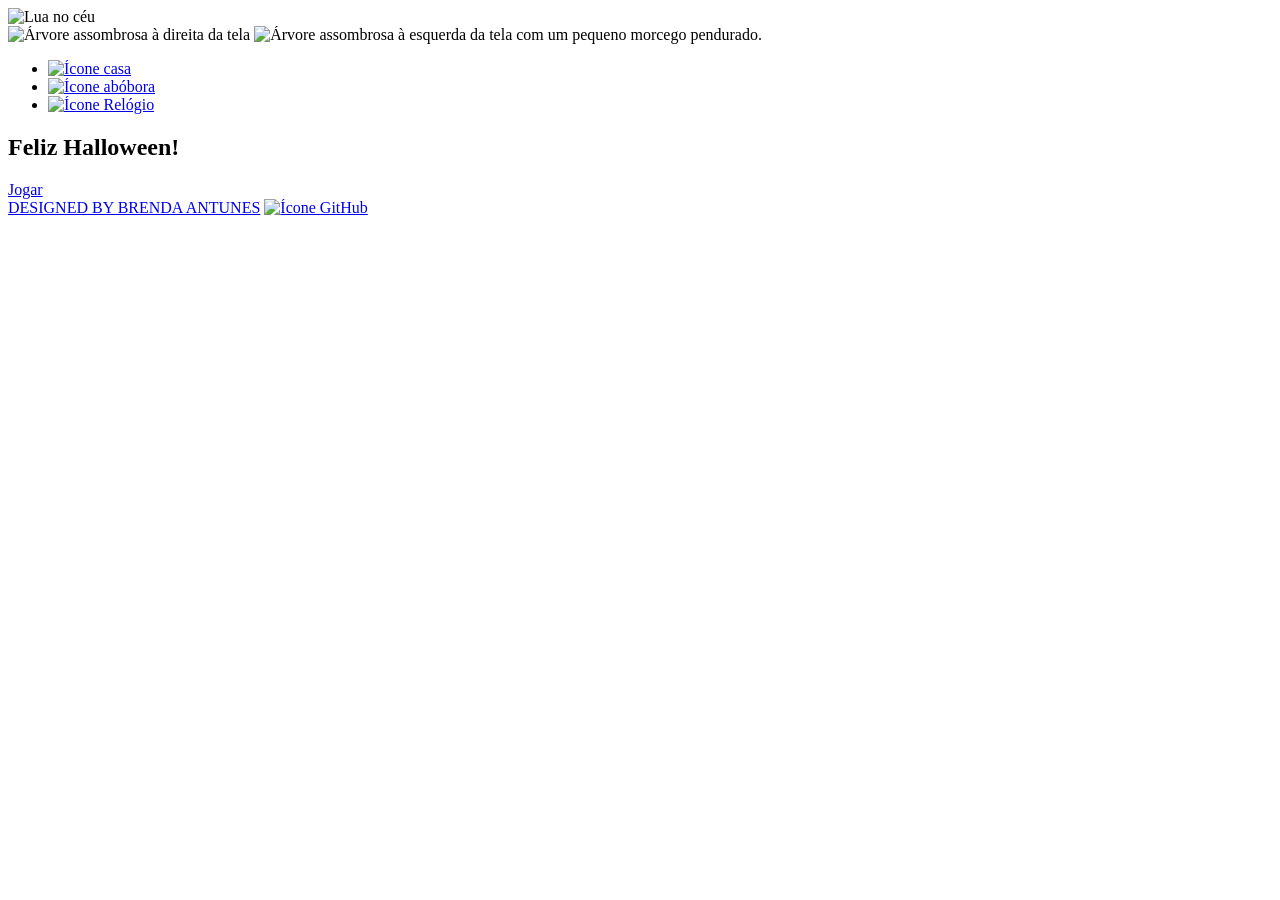
==== index.html @ 3bf9ae49 "Create index.html" ====
<!DOCTYPE html>
<html lang="pt-br">

<head>
    <meta charset="UTF-8">
    <meta name="viewport" content="width=device-width, initial-scale=1.0">
    <title>Halloween Countdown</title>
    <link rel="preload" href="src/css/style.css" as="style">
    <link rel="stylesheet" href="src/css/style.css">
    <link rel="shortcut icon" href="./src/assets/imgs/global/pumpkin.svg" type="image/x-icon">
    <link rel="preconnect" href="https://fonts.googleapis.com">
    <link rel="preconnect" href="https://fonts.gstatic.com" crossorigin>
    <link rel="preload" href="https://fonts.googleapis.com/css2?family=Inika&family=Ruluko&display=swap" as="style">
    <link href="https://fonts.googleapis.com/css2?family=Inika&family=Ruluko&display=swap" rel="stylesheet">
</head>

<body>
    <div class="scenario">
        <div class="moon">
            <img src="./src/assets/imgs/scenario/moon.svg" alt="Lua no céu" width="100" height="100">
        </div>
        <img src="./src/assets/imgs/scenario/rTree.svg" alt="Árvore assombrosa à direita da tela" class="rTree"
            width="390" height="800">
        <img src="./src/assets/imgs/scenario/lTree.svg"
            alt="Árvore assombrosa à esquerda da tela com um pequeno morcego pendurado." class="lTree" width="590"
            height="800">
    </div>
    <div class="container">
        <main class="grid">
            <nav class="menu-nav">
                <ul>
                    <li>
                        <a href="index.html" class="intern"> <img width="41" height="39"
                                src="./src/assets/imgs/global/home.svg" alt="Ícone casa" aria-label="Voltar ao início"
                                data-tooltip></a>
                    </li>
                    <li>
                        <a href="smashpumpkin.html" class="intern"> <img width="40" height="30"
                                src="./src/assets/imgs/global/game.svg" alt="Ícone abóbora" aria-label="Jogar"
                                data-tooltip></a>
                    </li>
                    <li>
                        <a href="countdown.html" class="intern"> <img width="40" height="41"
                                src="./src/assets/imgs/global/countdown.svg" alt="Ícone Relógio"
                                aria-label="Contagem regressiva" data-tooltip></a>
                    </li>
                </ul>
            </nav>
            <section class="content-home ">
                <h1 class="title">
                    Feliz Halloween!
                </h1>
                <a href="smashpumpkin.html" class="btn-orange">Jogar</a>
            </section>
            <footer class="footer">
                <a href="https://www.linkedin.com/in/brenda-antunes-silva/" target="_blank">DESIGNED BY BRENDA
                    ANTUNES</a>

                <a href="https://github.com/Brenda-A-S" target="_blank"> <img width="40" height="40"
                        src="./src/assets/imgs/global/github.svg" alt="Ícone GitHub" aria-label="Visitar GitHub"></a>
            </footer>
        </main>
    </div>
    <script type="module" src="src/js/script.js"></script>
</body>

</html>
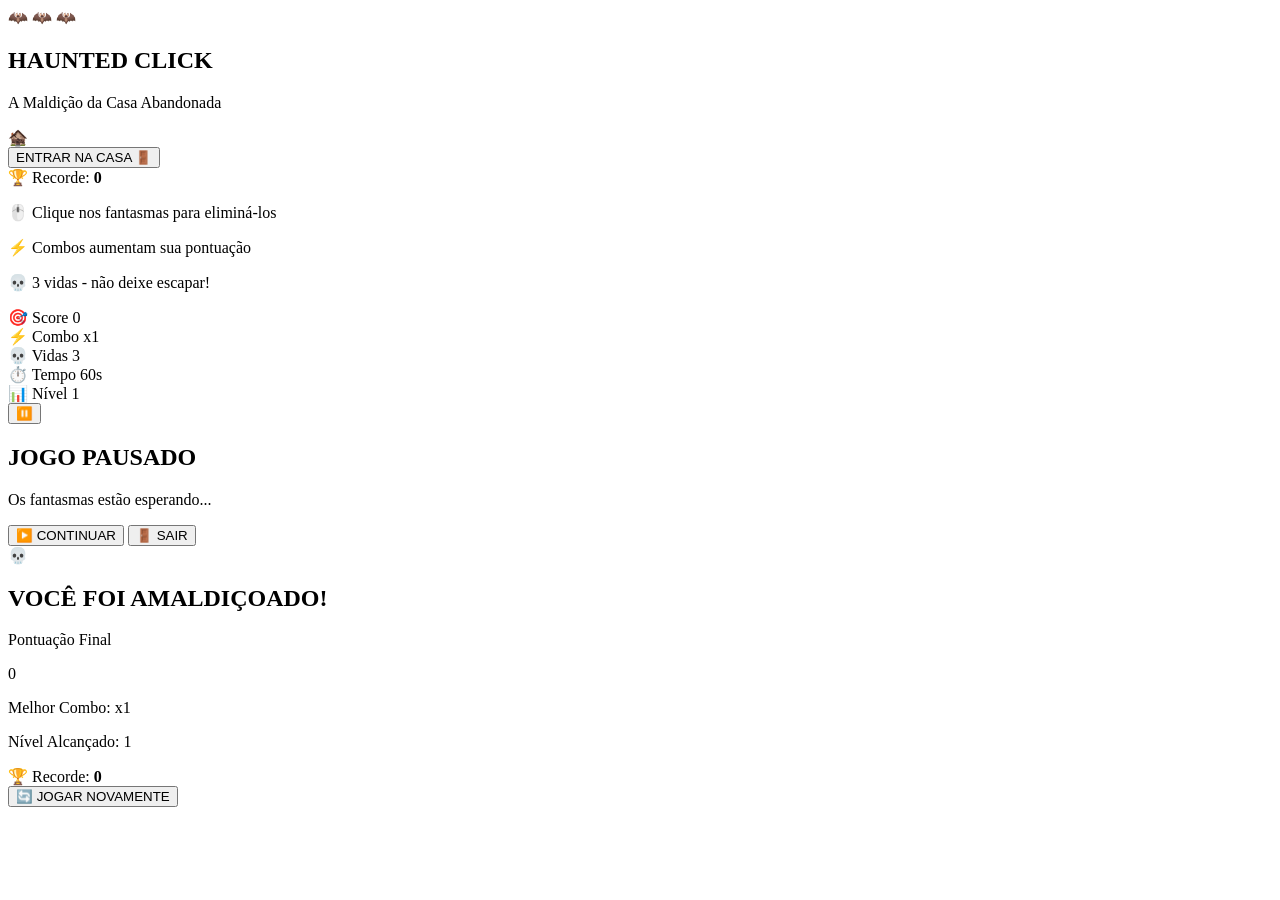
==== commit a93ca50d: "Update index.html" ====
--- a/index.html
+++ b/index.html
@@ -1,67 +1,174 @@
 <!DOCTYPE html>
-<html lang="pt-br">
-
+<html lang="pt-BR">
 <head>
     <meta charset="UTF-8">
     <meta name="viewport" content="width=device-width, initial-scale=1.0">
-    <title>Halloween Countdown</title>
-    <link rel="preload" href="src/css/style.css" as="style">
-    <link rel="stylesheet" href="src/css/style.css">
-    <link rel="shortcut icon" href="./src/assets/imgs/global/pumpkin.svg" type="image/x-icon">
-    <link rel="preconnect" href="https://fonts.googleapis.com">
-    <link rel="preconnect" href="https://fonts.gstatic.com" crossorigin>
-    <link rel="preload" href="https://fonts.googleapis.com/css2?family=Inika&family=Ruluko&display=swap" as="style">
-    <link href="https://fonts.googleapis.com/css2?family=Inika&family=Ruluko&display=swap" rel="stylesheet">
+    <title>Haunted Click - A Maldição da Casa Abandonada</title>
+    <link rel="stylesheet" href="style.css">
+    <link href="https://fonts.googleapis.com/css2?family=Creepster&family=Inter:wght@400;600;700&display=swap" rel="stylesheet">
 </head>
+<body>
+    <!-- Névoa de fundo -->
+    <div class="fog-container">
+        <div class="fog fog-1"></div>
+        <div class="fog fog-2"></div>
+        <div class="fog fog-3"></div>
+    </div>
 
-<body>
-    <div class="scenario">
-        <div class="moon">
-            <img src="./src/assets/imgs/scenario/moon.svg" alt="Lua no céu" width="100" height="100">
-        </div>
-        <img src="./src/assets/imgs/scenario/rTree.svg" alt="Árvore assombrosa à direita da tela" class="rTree"
-            width="390" height="800">
-        <img src="./src/assets/imgs/scenario/lTree.svg"
-            alt="Árvore assombrosa à esquerda da tela com um pequeno morcego pendurado." class="lTree" width="590"
-            height="800">
-    </div>
-    <div class="container">
-        <main class="grid">
-            <nav class="menu-nav">
-                <ul>
-                    <li>
-                        <a href="index.html" class="intern"> <img width="41" height="39"
-                                src="./src/assets/imgs/global/home.svg" alt="Ícone casa" aria-label="Voltar ao início"
-                                data-tooltip></a>
-                    </li>
-                    <li>
-                        <a href="smashpumpkin.html" class="intern"> <img width="40" height="30"
-                                src="./src/assets/imgs/global/game.svg" alt="Ícone abóbora" aria-label="Jogar"
-                                data-tooltip></a>
-                    </li>
-                    <li>
-                        <a href="countdown.html" class="intern"> <img width="40" height="41"
-                                src="./src/assets/imgs/global/countdown.svg" alt="Ícone Relógio"
-                                aria-label="Contagem regressiva" data-tooltip></a>
-                    </li>
-                </ul>
-            </nav>
-            <section class="content-home ">
-                <h1 class="title">
-                    Feliz Halloween!
+    <!-- Relâmpagos -->
+    <div class="lightning" id="lightning"></div>
+
+    <!-- Container principal -->
+    <main class="game-container">
+        
+        <!-- TELA INICIAL -->
+        <section class="screen start-screen active" id="startScreen">
+            <div class="moon-container">
+                <div class="moon"></div>
+                <div class="bats">
+                    <span class="bat bat-1">🦇</span>
+                    <span class="bat bat-2">🦇</span>
+                    <span class="bat bat-3">🦇</span>
+                </div>
+            </div>
+            
+            <div class="title-container">
+                <h1 class="game-title">
+                    <span class="title-haunted">HAUNTED</span>
+                    <span class="title-click">CLICK</span>
                 </h1>
-                <a href="smashpumpkin.html" class="btn-orange">Jogar</a>
-            </section>
-            <footer class="footer">
-                <a href="https://www.linkedin.com/in/brenda-antunes-silva/" target="_blank">DESIGNED BY BRENDA
-                    ANTUNES</a>
+                <p class="subtitle">A Maldição da Casa Abandonada</p>
+            </div>
 
-                <a href="https://github.com/Brenda-A-S" target="_blank"> <img width="40" height="40"
-                        src="./src/assets/imgs/global/github.svg" alt="Ícone GitHub" aria-label="Visitar GitHub"></a>
-            </footer>
-        </main>
-    </div>
-    <script type="module" src="src/js/script.js"></script>
+            <div class="house-icon">🏚️</div>
+            
+            <button class="btn btn-start" id="startBtn">
+                <span class="btn-text">ENTRAR NA CASA</span>
+                <span class="btn-icon">🚪</span>
+            </button>
+
+            <div class="high-score-display" id="startHighScore">
+                <span class="trophy">🏆</span>
+                <span>Recorde: <strong id="startHighScoreValue">0</strong></span>
+            </div>
+
+            <div class="instructions">
+                <p>🖱️ Clique nos fantasmas para eliminá-los</p>
+                <p>⚡ Combos aumentam sua pontuação</p>
+                <p>💀 3 vidas - não deixe escapar!</p>
+            </div>
+        </section>
+
+        <!-- TELA DO JOGO -->
+        <section class="screen game-screen" id="gameScreen">
+            <!-- HUD -->
+            <div class="hud">
+                <div class="hud-item">
+                    <span class="hud-icon">🎯</span>
+                    <span class="hud-label">Score</span>
+                    <span class="hud-value" id="score">0</span>
+                </div>
+                <div class="hud-item">
+                    <span class="hud-icon">⚡</span>
+                    <span class="hud-label">Combo</span>
+                    <span class="hud-value" id="combo">x1</span>
+                </div>
+                <div class="hud-item">
+                    <span class="hud-icon">💀</span>
+                    <span class="hud-label">Vidas</span>
+                    <span class="hud-value" id="lives">3</span>
+                </div>
+                <div class="hud-item">
+                    <span class="hud-icon">⏱️</span>
+                    <span class="hud-label">Tempo</span>
+                    <span class="hud-value" id="timer">60s</span>
+                </div>
+                <div class="hud-item">
+                    <span class="hud-icon">📊</span>
+                    <span class="hud-label">Nível</span>
+                    <span class="hud-value" id="level">1</span>
+                </div>
+            </div>
+
+            <!-- Área de jogo -->
+            <div class="game-area" id="gameArea">
+                <div class="house-background">
+                    <div class="window window-1"></div>
+                    <div class="window window-2"></div>
+                    <div class="window window-3"></div>
+                </div>
+                
+                <!-- Fantasmas serão gerados aqui via JS -->
+                <div class="ghosts-container" id="ghostsContainer"></div>
+
+                <!-- Power-ups serão gerados aqui via JS -->
+                <div class="powerups-container" id="powerupsContainer"></div>
+
+                <!-- Efeito de clique -->
+                <div class="click-effect" id="clickEffect"></div>
+            </div>
+
+            <!-- Barra de progresso -->
+            <div class="progress-bar-container">
+                <div class="progress-bar" id="progressBar"></div>
+            </div>
+
+            <!-- Botão pausar -->
+            <button class="btn btn-pause" id="pauseBtn" title="Pausar">
+                <span>⏸️</span>
+            </button>
+        </section>
+
+        <!-- TELA DE PAUSA -->
+        <section class="screen pause-screen" id="pauseScreen">
+            <h2 class="pause-title">JOGO PAUSADO</h2>
+            <p class="pause-subtitle">Os fantasmas estão esperando...</p>
+            <button class="btn btn-resume" id="resumeBtn">
+                <span>▶️ CONTINUAR</span>
+            </button>
+            <button class="btn btn-quit" id="quitBtn">
+                <span>🚪 SAIR</span>
+            </button>
+        </section>
+
+        <!-- TELA DE GAME OVER -->
+        <section class="screen gameover-screen" id="gameoverScreen">
+            <div class="gameover-skull">💀</div>
+            <h2 class="gameover-title">VOCÊ FOI AMALDIÇOADO!</h2>
+            
+            <div class="final-score-container">
+                <p class="final-score-label">Pontuação Final</p>
+                <p class="final-score-value" id="finalScore">0</p>
+                <p class="final-combo" id="finalCombo">Melhor Combo: x1</p>
+                <p class="final-level" id="finalLevel">Nível Alcançado: 1</p>
+            </div>
+
+            <div class="high-score-final" id="gameoverHighScore">
+                <span class="trophy">🏆</span>
+                <span>Recorde: <strong id="gameoverHighScoreValue">0</strong></span>
+            </div>
+
+            <button class="btn btn-restart" id="restartBtn">
+                <span>🔄 JOGAR NOVAMENTE</span>
+            </button>
+        </section>
+
+    </main>
+
+    <!-- Áudio (opcional) -->
+    <audio id="clickSound" preload="auto">
+        <source src="https://www.soundjay.com/buttons/sounds/button-09.mp3" type="audio/mpeg">
+    </audio>
+    <audio id="comboSound" preload="auto">
+        <source src="https://www.soundjay.com/buttons/sounds/button-28.mp3" type="audio/mpeg">
+    </audio>
+    <audio id="missSound" preload="auto">
+        <source src="https://www.soundjay.com/buttons/sounds/button-10.mp3" type="audio/mpeg">
+    </audio>
+    <audio id="gameoverSound" preload="auto">
+        <source src="https://www.soundjay.com/misc/sounds/fail-buzzer-01.mp3" type="audio/mpeg">
+    </audio>
+
+    <script src="script.js"></script>
 </body>
-
 </html>
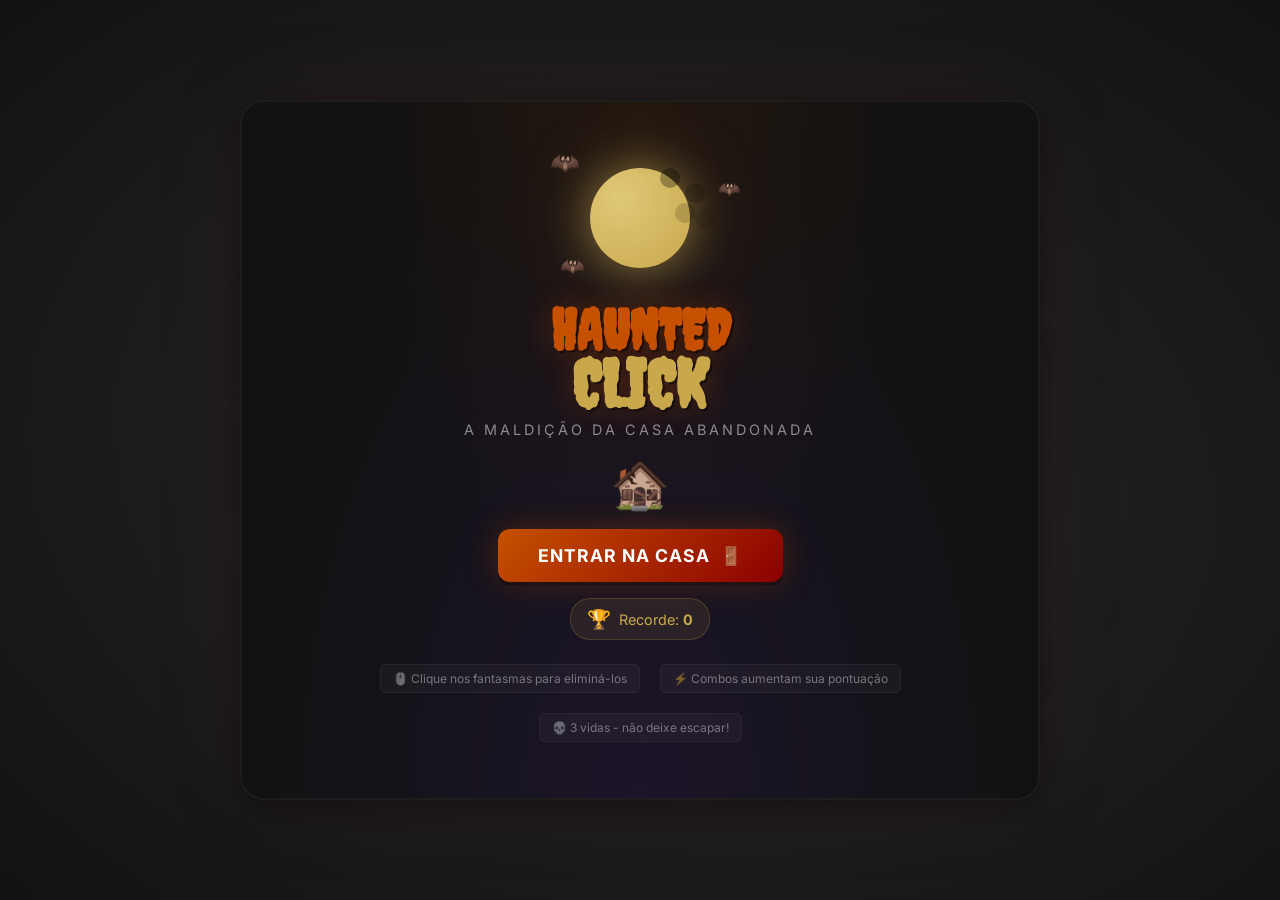
==== commit 0bd4b44f: "Update index.html" ====
--- a/index.html
+++ b/index.html
@@ -61,7 +61,6 @@
 
         <!-- TELA DO JOGO -->
         <section class="screen game-screen" id="gameScreen">
-            <!-- HUD -->
             <div class="hud">
                 <div class="hud-item">
                     <span class="hud-icon">🎯</span>
@@ -90,45 +89,30 @@
                 </div>
             </div>
 
-            <!-- Área de jogo -->
             <div class="game-area" id="gameArea">
                 <div class="house-background">
                     <div class="window window-1"></div>
                     <div class="window window-2"></div>
                     <div class="window window-3"></div>
                 </div>
-                
-                <!-- Fantasmas serão gerados aqui via JS -->
                 <div class="ghosts-container" id="ghostsContainer"></div>
-
-                <!-- Power-ups serão gerados aqui via JS -->
                 <div class="powerups-container" id="powerupsContainer"></div>
-
-                <!-- Efeito de clique -->
                 <div class="click-effect" id="clickEffect"></div>
             </div>
 
-            <!-- Barra de progresso -->
             <div class="progress-bar-container">
                 <div class="progress-bar" id="progressBar"></div>
             </div>
 
-            <!-- Botão pausar -->
-            <button class="btn btn-pause" id="pauseBtn" title="Pausar">
-                <span>⏸️</span>
-            </button>
+            <button class="btn btn-pause" id="pauseBtn" title="Pausar">⏸️</button>
         </section>
 
         <!-- TELA DE PAUSA -->
         <section class="screen pause-screen" id="pauseScreen">
             <h2 class="pause-title">JOGO PAUSADO</h2>
             <p class="pause-subtitle">Os fantasmas estão esperando...</p>
-            <button class="btn btn-resume" id="resumeBtn">
-                <span>▶️ CONTINUAR</span>
-            </button>
-            <button class="btn btn-quit" id="quitBtn">
-                <span>🚪 SAIR</span>
-            </button>
+            <button class="btn btn-resume" id="resumeBtn">▶️ CONTINUAR</button>
+            <button class="btn btn-quit" id="quitBtn">🚪 SAIR</button>
         </section>
 
         <!-- TELA DE GAME OVER -->
@@ -148,14 +132,11 @@
                 <span>Recorde: <strong id="gameoverHighScoreValue">0</strong></span>
             </div>
 
-            <button class="btn btn-restart" id="restartBtn">
-                <span>🔄 JOGAR NOVAMENTE</span>
-            </button>
+            <button class="btn btn-restart" id="restartBtn">🔄 JOGAR NOVAMENTE</button>
         </section>
 
     </main>
 
-    <!-- Áudio (opcional) -->
     <audio id="clickSound" preload="auto">
         <source src="https://www.soundjay.com/buttons/sounds/button-09.mp3" type="audio/mpeg">
     </audio>
--- a/style.css
+++ b/style.css
@@ -0,0 +1,686 @@
+
+/* ============================================
+   HAUNTED CLICK - CSS PROFISSIONAL
+   ============================================ */
+
+*, *::before, *::after {
+    margin: 0;
+    padding: 0;
+    box-sizing: border-box;
+}
+
+:root {
+    --preto-profundo: #0a0a0a;
+    --preto-card: #111111;
+    --laranja-queimado: #c75100;
+    --laranja-claro: #ff6b1a;
+    --roxo-escuro: #2d1b4e;
+    --roxo-medio: #4a2d7a;
+    --dourado: #c9a84c;
+    --dourado-claro: #e0c878;
+    --vermelho-sangue: #8b0000;
+    --vermelho-vivo: #c0392b;
+    --cinza-nevoa: #2a2a2a;
+    --branco-fantasma: #e8e8e8;
+    --branco: #f5f5f5;
+    --sucesso: #27ae60;
+    --perigo: #e74c3c;
+    --alerta: #f39c12;
+    --fonte-gotica: 'Creepster', cursive;
+    --fonte-principal: 'Inter', sans-serif;
+    --sombra-texto: 2px 2px 0px rgba(0,0,0,0.5);
+    --sombra-card: 0 8px 32px rgba(0,0,0,0.4);
+    --sombra-botao: 0 4px 0px rgba(0,0,0,0.3);
+}
+
+html, body {
+    width: 100%;
+    height: 100%;
+    overflow: hidden;
+}
+
+body {
+    font-family: var(--fonte-principal);
+    background: var(--preto-profundo);
+    color: var(--branco-fantasma);
+    display: flex;
+    align-items: center;
+    justify-content: center;
+    user-select: none;
+    -webkit-user-select: none;
+    -webkit-tap-highlight-color: transparent;
+}
+
+/* --- NÉVOA DE FUNDO --- */
+.fog-container {
+    position: fixed;
+    top: 0;
+    left: 0;
+    width: 100%;
+    height: 100%;
+    pointer-events: none;
+    z-index: 0;
+    overflow: hidden;
+}
+
+.fog {
+    position: absolute;
+    width: 200%;
+    height: 200%;
+    background: radial-gradient(ellipse at center, rgba(200,200,200,0.08) 0%, transparent 70%);
+    animation: fogMove linear infinite;
+}
+
+.fog-1 {
+    top: -50%;
+    left: -50%;
+    animation-duration: 20s;
+}
+
+.fog-2 {
+    top: -30%;
+    left: -30%;
+    animation-duration: 25s;
+    animation-delay: -5s;
+    opacity: 0.7;
+}
+
+.fog-3 {
+    top: -70%;
+    left: -70%;
+    animation-duration: 30s;
+    animation-delay: -10s;
+    opacity: 0.5;
+}
+
+@keyframes fogMove {
+    0% { transform: translate(0, 0) rotate(0deg); }
+    25% { transform: translate(2%, 1%) rotate(1deg); }
+    50% { transform: translate(0, 2%) rotate(0deg); }
+    75% { transform: translate(-1%, 1%) rotate(-1deg); }
+    100% { transform: translate(0, 0) rotate(0deg); }
+}
+
+/* --- RELÂMPAGOS --- */
+.lightning {
+    position: fixed;
+    top: 0;
+    left: 0;
+    width: 100%;
+    height: 100%;
+    background: rgba(255,255,255,0);
+    pointer-events: none;
+    z-index: 1;
+    transition: background 0.1s ease;
+}
+
+.lightning.active {
+    background: rgba(255,255,255,0.15);
+    transition: background 0.05s ease;
+}
+
+/* --- CONTAINER PRINCIPAL --- */
+.game-container {
+    position: relative;
+    width: 100%;
+    max-width: 800px;
+    height: 95vh;
+    max-height: 700px;
+    z-index: 2;
+    background: var(--preto-card);
+    border: 2px solid rgba(255,255,255,0.05);
+    border-radius: 24px;
+    box-shadow: var(--sombra-card), inset 0 1px 0 rgba(255,255,255,0.03), 0 0 100px rgba(199, 81, 0, 0.08);
+    overflow: hidden;
+}
+
+/* --- TELAS --- */
+.screen {
+    position: absolute;
+    top: 0;
+    left: 0;
+    width: 100%;
+    height: 100%;
+    display: flex;
+    flex-direction: column;
+    align-items: center;
+    justify-content: center;
+    opacity: 0;
+    pointer-events: none;
+    transition: opacity 0.3s ease;
+    padding: 32px;
+}
+
+.screen.active {
+    opacity: 1;
+    pointer-events: all;
+}
+
+/* ============================================
+   TELA INICIAL
+   ============================================ */
+
+.start-screen {
+    background: radial-gradient(ellipse at center bottom, rgba(45, 27, 78, 0.4) 0%, transparent 70%),
+                radial-gradient(ellipse at center top, rgba(199, 81, 0, 0.1) 0%, transparent 50%),
+                var(--preto-card);
+    text-align: center;
+    gap: 16px;
+}
+
+.moon-container {
+    position: relative;
+    width: 120px;
+    height: 120px;
+    margin-bottom: 8px;
+}
+
+.moon {
+    width: 100px;
+    height: 100px;
+    margin: 10px auto;
+    background: radial-gradient(circle at 30% 30%, var(--dourado-claro), var(--dourado));
+    border-radius: 50%;
+    box-shadow: 0 0 40px rgba(201, 168, 76, 0.5), 0 0 80px rgba(201, 168, 76, 0.3);
+    animation: moonGlow 3s ease-in-out infinite;
+}
+
+.moon::before {
+    content: '';
+    position: absolute;
+    top: 10px;
+    right: 20px;
+    width: 20px;
+    height: 20px;
+    background: rgba(0,0,0,0.3);
+    border-radius: 50%;
+    box-shadow: 25px 15px 0 rgba(0,0,0,0.2), 15px 35px 0 rgba(0,0,0,0.15), 35px 40px 0 rgba(0,0,0,0.1);
+}
+
+@keyframes moonGlow {
+    0%, 100% { box-shadow: 0 0 40px rgba(201, 168, 76, 0.5), 0 0 80px rgba(201, 168, 76, 0.3); }
+    50% { box-shadow: 0 0 60px rgba(201, 168, 76, 0.7), 0 0 100px rgba(201, 168, 76, 0.4); }
+}
+
+.bats {
+    position: absolute;
+    top: 0;
+    left: 0;
+    width: 100%;
+    height: 100%;
+    pointer-events: none;
+}
+
+.bat {
+    position: absolute;
+    font-size: 24px;
+    animation: batFly linear infinite;
+    opacity: 0.8;
+}
+
+.bat-1 { top: -10px; left: -30px; animation-duration: 4s; }
+.bat-2 { top: 20px; right: -40px; animation-duration: 5s; animation-delay: -2s; font-size: 18px; }
+.bat-3 { bottom: 0; left: -20px; animation-duration: 6s; animation-delay: -4s; font-size: 20px; }
+
+@keyframes batFly {
+    0% { transform: translate(0, 0); }
+    25% { transform: translate(60px, -20px); }
+    50% { transform: translate(120px, 10px); }
+    75% { transform: translate(60px, 20px); }
+    100% { transform: translate(0, 0); }
+}
+
+.game-title {
+    font-family: var(--fonte-gotica);
+    font-size: clamp(2.5rem, 6vw, 3.5rem);
+    line-height: 1;
+    text-shadow: var(--sombra-texto), 0 0 30px rgba(199, 81, 0, 0.3);
+}
+
+.title-haunted {
+    display: block;
+    color: var(--laranja-queimado);
+    animation: titleFlicker 4s infinite;
+}
+
+.title-click {
+    display: block;
+    color: var(--dourado);
+    font-size: 1.2em;
+    margin-top: -8px;
+}
+
+@keyframes titleFlicker {
+    0%, 100% { opacity: 1; }
+    5% { opacity: 0.8; }
+    10% { opacity: 1; }
+    52% { opacity: 0.9; }
+    54% { opacity: 1; }
+}
+
+.subtitle {
+    font-family: var(--fonte-principal);
+    font-size: 0.9rem;
+    color: rgba(255,255,255,0.5);
+    letter-spacing: 3px;
+    text-transform: uppercase;
+    margin-top: 4px;
+}
+
+.house-icon {
+    font-size: 48px;
+    animation: houseFloat 2s ease-in-out infinite;
+}
+
+@keyframes houseFloat {
+    0%, 100% { transform: translateY(0); }
+    50% { transform: translateY(-10px); }
+}
+
+/* --- BOTÕES --- */
+.btn {
+    font-family: var(--fonte-principal);
+    font-weight: 700;
+    border: none;
+    border-radius: 12px;
+    cursor: pointer;
+    transition: all 0.2s ease;
+    position: relative;
+    overflow: hidden;
+    text-transform: uppercase;
+    letter-spacing: 1px;
+}
+
+.btn:active {
+    transform: translateY(2px);
+    box-shadow: 0 2px 0px rgba(0,0,0,0.3);
+}
+
+.btn-start {
+    background: linear-gradient(135deg, var(--laranja-queimado), var(--vermelho-sangue));
+    color: white;
+    font-size: 1.1rem;
+    padding: 16px 40px;
+    box-shadow: var(--sombra-botao), 0 0 30px rgba(199, 81, 0, 0.3);
+    display: flex;
+    align-items: center;
+    gap: 10px;
+    animation: pulseButton 2s ease-in-out infinite;
+    z-index: 10;
+}
+
+.btn-start:hover {
+    background: linear-gradient(135deg, var(--laranja-claro), var(--vermelho-vivo));
+    box-shadow: var(--sombra-botao), 0 0 50px rgba(199, 81, 0, 0.5);
+    transform: translateY(-2px);
+}
+
+@keyframes pulseButton {
+    0%, 100% { box-shadow: var(--sombra-botao), 0 0 30px rgba(199, 81, 0, 0.3); }
+    50% { box-shadow: var(--sombra-botao), 0 0 50px rgba(199, 81, 0, 0.5); }
+}
+
+.btn-restart {
+    background: linear-gradient(135deg, var(--roxo-medio), var(--roxo-escuro));
+    color: white;
+    font-size: 1rem;
+    padding: 14px 32px;
+    box-shadow: var(--sombra-botao), 0 0 20px rgba(74, 45, 122, 0.3);
+}
+
+.btn-restart:hover {
+    box-shadow: var(--sombra-botao), 0 0 40px rgba(74, 45, 122, 0.5);
+    transform: translateY(-2px);
+}
+
+.btn-resume {
+    background: var(--sucesso);
+    color: white;
+    font-size: 1rem;
+    padding: 14px 32px;
+}
+
+.btn-quit {
+    background: transparent;
+    color: rgba(255,255,255,0.6);
+    border: 1px solid rgba(255,255,255,0.2);
+    font-size: 0.9rem;
+    padding: 10px 24px;
+    margin-top: 8px;
+}
+
+.btn-pause {
+    position: absolute;
+    top: 12px;
+    right: 12px;
+    background: rgba(0,0,0,0.5);
+    color: white;
+    border: 1px solid rgba(255,255,255,0.2);
+    border-radius: 8px;
+    font-size: 1.2rem;
+    padding: 6px 10px;
+    z-index: 10;
+    backdrop-filter: blur(10px);
+}
+
+.high-score-display {
+    display: flex;
+    align-items: center;
+    gap: 8px;
+    color: var(--dourado);
+    font-size: 0.9rem;
+    background: rgba(201, 168, 76, 0.1);
+    padding: 8px 16px;
+    border-radius: 20px;
+    border: 1px solid rgba(201, 168, 76, 0.2);
+}
+
+.trophy { font-size: 1.2rem; }
+
+.instructions {
+    display: flex;
+    gap: 20px;
+    flex-wrap: wrap;
+    justify-content: center;
+    font-size: 0.75rem;
+    color: rgba(255,255,255,0.4);
+    margin-top: 8px;
+}
+
+.instructions p {
+    background: rgba(255,255,255,0.03);
+    padding: 6px 12px;
+    border-radius: 6px;
+    border: 1px solid rgba(255,255,255,0.05);
+}
+
+/* ============================================
+   TELA DO JOGO
+   ============================================ */
+
+.game-screen {
+    background: radial-gradient(ellipse at center, rgba(45, 27, 78, 0.3) 0%, transparent 60%), var(--preto-card);
+    padding: 16px;
+    gap: 12px;
+}
+
+.hud {
+    display: flex;
+    gap: 12px;
+    justify-content: center;
+    flex-wrap: wrap;
+    width: 100%;
+    padding: 8px;
+    background: rgba(0,0,0,0.4);
+    border-radius: 16px;
+    border: 1px solid rgba(255,255,255,0.05);
+    backdrop-filter: blur(10px);
+}
+
+.hud-item {
+    display: flex;
+    flex-direction: column;
+    align-items: center;
+    gap: 2px;
+    padding: 6px 14px;
+    background: rgba(255,255,255,0.02);
+    border-radius: 10px;
+    min-width: 60px;
+}
+
+.hud-icon { font-size: 1.2rem; }
+
+.hud-label {
+    font-size: 0.6rem;
+    text-transform: uppercase;
+    letter-spacing: 1px;
+    color: rgba(255,255,255,0.4);
+}
+
+.hud-value {
+    font-family: var(--fonte-gotica);
+    font-size: 1.3rem;
+    color: var(--dourado);
+    text-shadow: 0 0 10px rgba(201, 168, 76, 0.3);
+}
+
+.game-area {
+    flex: 1;
+    width: 100%;
+    position: relative;
+    background: radial-gradient(ellipse at center bottom, rgba(45, 27, 78, 0.3) 0%, transparent 70%);
+    border-radius: 16px;
+    border: 1px solid rgba(255,255,255,0.05);
+    overflow: hidden;
+    cursor: crosshair;
+}
+
+.house-background {
+    position: absolute;
+    bottom: 0;
+    left: 0;
+    width: 100%;
+    height: 60%;
+    background: linear-gradient(transparent, rgba(0,0,0,0.6));
+    pointer-events: none;
+}
+
+.window {
+    position: absolute;
+    width: 40px;
+    height: 50px;
+    background: rgba(255, 200, 100, 0.15);
+    border: 2px solid rgba(0,0,0,0.5);
+    border-radius: 4px;
+    animation: windowFlicker 3s ease-in-out infinite;
+}
+
+.window-1 { bottom: 40%; left: 20%; }
+.window-2 { bottom: 45%; left: 50%; animation-delay: -1s; }
+.window-3 { bottom: 35%; right: 20%; animation-delay: -2s; }
+
+@keyframes windowFlicker {
+    0%, 100% { background: rgba(255, 200, 100, 0.1); }
+    50% { background: rgba(255, 200, 100, 0.25); }
+    90% { background: rgba(255, 200, 100, 0.05); }
+}
+
+.ghosts-container,
+.powerups-container {
+    position: absolute;
+    top: 0;
+    left: 0;
+    width: 100%;
+    height: 100%;
+    pointer-events: none;
+}
+
+.ghost {
+    position: absolute;
+    font-size: 50px;
+    cursor: pointer;
+    pointer-events: all;
+    animation: ghostAppear 0.3s ease-out;
+    transition: transform 0.2s ease;
+    filter: drop-shadow(0 0 10px rgba(199, 81, 0, 0.5));
+}
+
+.ghost:hover {
+    transform: scale(1.2);
+    filter: drop-shadow(0 0 20px rgba(199, 81, 0, 0.8));
+}
+
+.ghost.clicked {
+    animation: ghostDeath 0.3s ease-out forwards;
+}
+
+@keyframes ghostAppear {
+    from { transform: scale(0) rotate(180deg); opacity: 0; }
+    to { transform: scale(1) rotate(0deg); opacity: 1; }
+}
+
+@keyframes ghostDeath {
+    0% { transform: scale(1); opacity: 1; }
+    100% { transform: scale(2); opacity: 0; filter: blur(10px); }
+}
+
+.powerup {
+    position: absolute;
+    font-size: 30px;
+    cursor: pointer;
+    pointer-events: all;
+    animation: powerupAppear 0.3s ease-out, powerupFloat 1s ease-in-out infinite;
+    filter: drop-shadow(0 0 10px rgba(201, 168, 76, 0.6));
+}
+
+.powerup:hover {
+    transform: scale(1.3);
+    filter: drop-shadow(0 0 20px rgba(201, 168, 76, 0.9));
+}
+
+@keyframes powerupAppear {
+    from { transform: scale(0); opacity: 0; }
+    to { transform: scale(1); opacity: 1; }
+}
+
+@keyframes powerupFloat {
+    0%, 100% { margin-top: 0; }
+    50% { margin-top: -10px; }
+}
+
+.click-effect {
+    position: absolute;
+    pointer-events: none;
+    font-size: 24px;
+    font-weight: 700;
+    color: var(--dourado);
+    text-shadow: 0 0 10px rgba(201, 168, 76, 0.8);
+    animation: clickFloat 0.8s ease-out forwards;
+}
+
+@keyframes clickFloat {
+    0% { opacity: 1; transform: translateY(0) scale(1); }
+    100% { opacity: 0; transform: translateY(-50px) scale(1.5); }
+}
+
+.progress-bar-container {
+    width: 100%;
+    height: 6px;
+    background: rgba(255,255,255,0.05);
+    border-radius: 3px;
+    overflow: hidden;
+}
+
+.progress-bar {
+    height: 100%;
+    background: linear-gradient(90deg, var(--laranja-queimado), var(--dourado));
+    border-radius: 3px;
+    transition: width 0.3s linear;
+}
+
+/* ============================================
+   TELA DE PAUSA
+   ============================================ */
+
+.pause-screen {
+    background: rgba(0,0,0,0.9);
+    backdrop-filter: blur(10px);
+    text-align: center;
+    gap: 20px;
+}
+
+.pause-title {
+    font-family: var(--fonte-gotica);
+    font-size: 2.5rem;
+    color: var(--dourado);
+    text-shadow: var(--sombra-texto), 0 0 30px rgba(201, 168, 76, 0.3);
+}
+
+.pause-subtitle {
+    color: rgba(255,255,255,0.5);
+    font-size: 1rem;
+}
+
+/* ============================================
+   TELA DE GAME OVER
+   ============================================ */
+
+.gameover-screen {
+    background: radial-gradient(ellipse at center, rgba(139, 0, 0, 0.3) 0%, transparent 60%), var(--preto-card);
+    text-align: center;
+    gap: 16px;
+}
+
+.gameover-skull {
+    font-size: 72px;
+    animation: skullPulse 1.5s ease-in-out infinite;
+}
+
+@keyframes skullPulse {
+    0%, 100% { transform: scale(1); }
+    50% { transform: scale(1.1); }
+}
+
+.gameover-title {
+    font-family: var(--fonte-gotica);
+    font-size: 2rem;
+    color: var(--vermelho-vivo);
+    text-shadow: var(--sombra-texto), 0 0 30px rgba(192, 57, 43, 0.5);
+}
+
+.final-score-container {
+    background: rgba(255,255,255,0.03);
+    border: 1px solid rgba(255,255,255,0.08);
+    border-radius: 16px;
+    padding: 16px 24px;
+}
+
+.final-score-label {
+    font-size: 0.8rem;
+    text-transform: uppercase;
+    letter-spacing: 2px;
+    color: rgba(255,255,255,0.5);
+}
+
+.final-score-value {
+    font-family: var(--fonte-gotica);
+    font-size: 3rem;
+    color: var(--dourado);
+    text-shadow: 0 0 20px rgba(201, 168, 76, 0.4);
+}
+
+.final-combo, .final-level {
+    font-size: 0.85rem;
+    color: rgba(255,255,255,0.6);
+    margin-top: 4px;
+}
+
+.high-score-final {
+    color: var(--dourado);
+    font-size: 0.9rem;
+    background: rgba(201, 168, 76, 0.1);
+    padding: 8px 16px;
+    border-radius: 20px;
+    border: 1px solid rgba(201, 168, 76, 0.2);
+}
+
+/* ============================================
+   RESPONSIVIDADE
+   ============================================ */
+
+@media (max-width: 600px) {
+    .game-container {
+        height: 100vh;
+        max-height: 100vh;
+        border-radius: 0;
+        border: none;
+    }
+    
+    .screen { padding: 20px; }
+    .hud { gap: 6px; }
+    .hud-item { padding: 4px 8px; min-width: 50px; }
+    .hud-value { font-size: 1rem; }
+    .ghost { font-size: 40px; }
+    .game-title { font-size: 2rem; }
+    .instructions { flex-direction: column; gap: 8px; }
+}
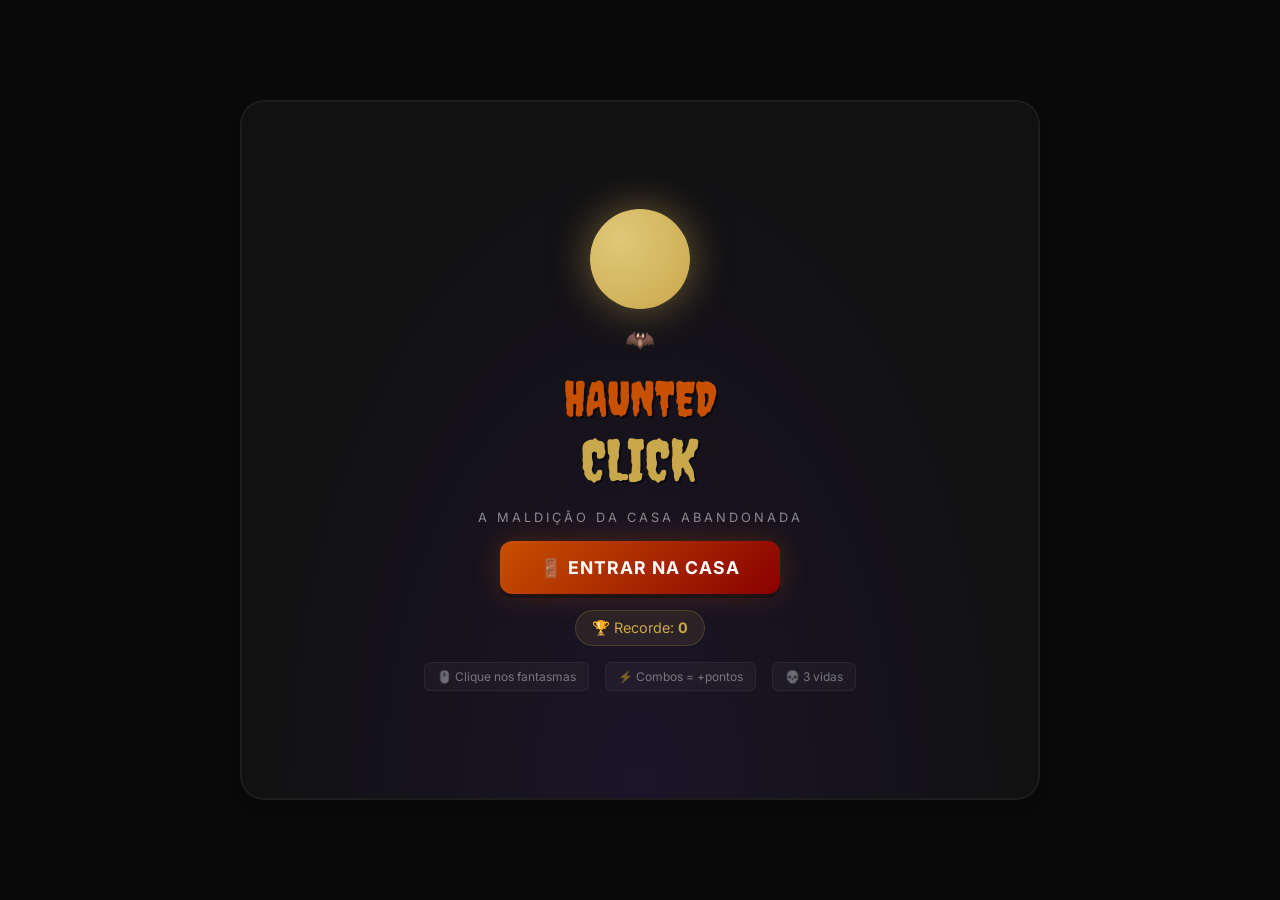
==== commit 9272d02b: "Update index.html" ====
--- a/index.html
+++ b/index.html
@@ -3,153 +3,580 @@
 <head>
     <meta charset="UTF-8">
     <meta name="viewport" content="width=device-width, initial-scale=1.0">
-    <title>Haunted Click - A Maldição da Casa Abandonada</title>
-    <link rel="stylesheet" href="style.css">
+    <title>Haunted Click - Halloween Game</title>
     <link href="https://fonts.googleapis.com/css2?family=Creepster&family=Inter:wght@400;600;700&display=swap" rel="stylesheet">
+    <style>
+        * {
+            margin: 0;
+            padding: 0;
+            box-sizing: border-box;
+        }
+
+        body {
+            font-family: 'Inter', sans-serif;
+            background: #0a0a0a;
+            color: #e8e8e8;
+            display: flex;
+            align-items: center;
+            justify-content: center;
+            min-height: 100vh;
+            overflow: hidden;
+            user-select: none;
+        }
+
+        .game-container {
+            width: 100%;
+            max-width: 800px;
+            height: 95vh;
+            max-height: 700px;
+            background: #111;
+            border: 2px solid rgba(255,255,255,0.05);
+            border-radius: 24px;
+            box-shadow: 0 8px 32px rgba(0,0,0,0.4);
+            position: relative;
+            overflow: hidden;
+        }
+
+        .screen {
+            position: absolute;
+            top: 0;
+            left: 0;
+            width: 100%;
+            height: 100%;
+            display: none;
+            flex-direction: column;
+            align-items: center;
+            justify-content: center;
+            padding: 32px;
+            text-align: center;
+        }
+
+        .screen.active {
+            display: flex;
+        }
+
+        /* Tela Inicial */
+        .start-screen {
+            background: radial-gradient(ellipse at center bottom, rgba(45, 27, 78, 0.4) 0%, transparent 70%), #111;
+            gap: 16px;
+        }
+
+        .moon {
+            width: 100px;
+            height: 100px;
+            background: radial-gradient(circle at 30% 30%, #e0c878, #c9a84c);
+            border-radius: 50%;
+            box-shadow: 0 0 40px rgba(201, 168, 76, 0.5);
+            animation: moonGlow 3s ease-in-out infinite;
+        }
+
+        @keyframes moonGlow {
+            0%, 100% { box-shadow: 0 0 40px rgba(201, 168, 76, 0.5); }
+            50% { box-shadow: 0 0 60px rgba(201, 168, 76, 0.7); }
+        }
+
+        .bats {
+            font-size: 24px;
+            animation: batFly 4s linear infinite;
+        }
+
+        @keyframes batFly {
+            0%, 100% { transform: translateX(0); }
+            50% { transform: translateX(30px); }
+        }
+
+        .game-title {
+            font-family: 'Creepster', cursive;
+            font-size: 3rem;
+            text-shadow: 2px 2px 0 rgba(0,0,0,0.5);
+        }
+
+        .title-haunted {
+            color: #c75100;
+            display: block;
+        }
+
+        .title-click {
+            color: #c9a84c;
+            display: block;
+            font-size: 1.2em;
+        }
+
+        .subtitle {
+            font-size: 0.8rem;
+            color: rgba(255,255,255,0.5);
+            letter-spacing: 3px;
+            text-transform: uppercase;
+        }
+
+        .btn {
+            font-family: 'Inter', sans-serif;
+            font-weight: 700;
+            border: none;
+            border-radius: 12px;
+            cursor: pointer;
+            padding: 16px 40px;
+            font-size: 1.1rem;
+            text-transform: uppercase;
+            letter-spacing: 1px;
+            transition: all 0.2s;
+        }
+
+        .btn-start {
+            background: linear-gradient(135deg, #c75100, #8b0000);
+            color: white;
+            box-shadow: 0 4px 0 rgba(0,0,0,0.3), 0 0 30px rgba(199, 81, 0, 0.3);
+            animation: pulse 2s infinite;
+        }
+
+        @keyframes pulse {
+            0%, 100% { box-shadow: 0 4px 0 rgba(0,0,0,0.3), 0 0 30px rgba(199, 81, 0, 0.3); }
+            50% { box-shadow: 0 4px 0 rgba(0,0,0,0.3), 0 0 50px rgba(199, 81, 0, 0.5); }
+        }
+
+        .btn-start:hover {
+            transform: translateY(-2px);
+        }
+
+        .btn-restart {
+            background: linear-gradient(135deg, #4a2d7a, #2d1b4e);
+            color: white;
+            box-shadow: 0 4px 0 rgba(0,0,0,0.3);
+        }
+
+        .high-score {
+            color: #c9a84c;
+            font-size: 0.9rem;
+            background: rgba(201, 168, 76, 0.1);
+            padding: 8px 16px;
+            border-radius: 20px;
+            border: 1px solid rgba(201, 168, 76, 0.2);
+        }
+
+        /* Tela do Jogo */
+        .game-screen {
+            background: radial-gradient(ellipse at center, rgba(45, 27, 78, 0.3) 0%, transparent 60%), #111;
+            padding: 16px;
+            gap: 12px;
+        }
+
+        .hud {
+            display: flex;
+            gap: 12px;
+            justify-content: center;
+            flex-wrap: wrap;
+            padding: 12px;
+            background: rgba(0,0,0,0.4);
+            border-radius: 16px;
+            border: 1px solid rgba(255,255,255,0.05);
+        }
+
+        .hud-item {
+            text-align: center;
+            min-width: 60px;
+        }
+
+        .hud-label {
+            font-size: 0.6rem;
+            text-transform: uppercase;
+            color: rgba(255,255,255,0.4);
+        }
+
+        .hud-value {
+            font-family: 'Creepster', cursive;
+            font-size: 1.3rem;
+            color: #c9a84c;
+        }
+
+        .game-area {
+            flex: 1;
+            width: 100%;
+            background: rgba(0,0,0,0.3);
+            border-radius: 16px;
+            border: 1px solid rgba(255,255,255,0.05);
+            position: relative;
+            overflow: hidden;
+            cursor: crosshair;
+        }
+
+        .ghost {
+            position: absolute;
+            font-size: 50px;
+            cursor: pointer;
+            animation: ghostAppear 0.3s ease-out;
+            transition: transform 0.2s;
+            z-index: 10;
+        }
+
+        .ghost:hover {
+            transform: scale(1.2);
+        }
+
+        @keyframes ghostAppear {
+            from { transform: scale(0); opacity: 0; }
+            to { transform: scale(1); opacity: 1; }
+        }
+
+        .progress-bar-container {
+            width: 100%;
+            height: 6px;
+            background: rgba(255,255,255,0.05);
+            border-radius: 3px;
+            overflow: hidden;
+        }
+
+        .progress-bar {
+            height: 100%;
+            background: linear-gradient(90deg, #c75100, #c9a84c);
+            transition: width 0.3s;
+        }
+
+        /* Tela Game Over */
+        .gameover-screen {
+            background: radial-gradient(ellipse at center, rgba(139, 0, 0, 0.3) 0%, transparent 60%), #111;
+            gap: 16px;
+        }
+
+        .skull {
+            font-size: 72px;
+        }
+
+        .gameover-title {
+            font-family: 'Creepster', cursive;
+            font-size: 2rem;
+            color: #c0392b;
+        }
+
+        .final-score {
+            font-family: 'Creepster', cursive;
+            font-size: 3rem;
+            color: #c9a84c;
+        }
+
+        .instructions {
+            font-size: 0.75rem;
+            color: rgba(255,255,255,0.4);
+            display: flex;
+            gap: 16px;
+            flex-wrap: wrap;
+            justify-content: center;
+        }
+
+        .instructions span {
+            background: rgba(255,255,255,0.03);
+            padding: 6px 12px;
+            border-radius: 6px;
+            border: 1px solid rgba(255,255,255,0.05);
+        }
+
+        @media (max-width: 600px) {
+            .game-container {
+                height: 100vh;
+                max-height: 100vh;
+                border-radius: 0;
+            }
+            .ghost {
+                font-size: 40px;
+            }
+            .game-title {
+                font-size: 2rem;
+            }
+        }
+    </style>
 </head>
 <body>
-    <!-- Névoa de fundo -->
-    <div class="fog-container">
-        <div class="fog fog-1"></div>
-        <div class="fog fog-2"></div>
-        <div class="fog fog-3"></div>
-    </div>
-
-    <!-- Relâmpagos -->
-    <div class="lightning" id="lightning"></div>
-
-    <!-- Container principal -->
-    <main class="game-container">
+
+    <div class="game-container">
         
         <!-- TELA INICIAL -->
-        <section class="screen start-screen active" id="startScreen">
-            <div class="moon-container">
-                <div class="moon"></div>
-                <div class="bats">
-                    <span class="bat bat-1">🦇</span>
-                    <span class="bat bat-2">🦇</span>
-                    <span class="bat bat-3">🦇</span>
-                </div>
-            </div>
-            
-            <div class="title-container">
-                <h1 class="game-title">
-                    <span class="title-haunted">HAUNTED</span>
-                    <span class="title-click">CLICK</span>
-                </h1>
-                <p class="subtitle">A Maldição da Casa Abandonada</p>
-            </div>
-
-            <div class="house-icon">🏚️</div>
-            
-            <button class="btn btn-start" id="startBtn">
-                <span class="btn-text">ENTRAR NA CASA</span>
-                <span class="btn-icon">🚪</span>
+        <div class="screen start-screen active" id="startScreen">
+            <div class="moon"></div>
+            <div class="bats">🦇</div>
+            <div class="game-title">
+                <span class="title-haunted">HAUNTED</span>
+                <span class="title-click">CLICK</span>
+            </div>
+            <p class="subtitle">A Maldição da Casa Abandonada</p>
+            <button class="btn btn-start" id="startBtn" onclick="startGame()">
+                🚪 ENTRAR NA CASA
             </button>
-
-            <div class="high-score-display" id="startHighScore">
-                <span class="trophy">🏆</span>
-                <span>Recorde: <strong id="startHighScoreValue">0</strong></span>
-            </div>
-
+            <div class="high-score">
+                🏆 Recorde: <strong id="highScoreDisplay">0</strong>
+            </div>
             <div class="instructions">
-                <p>🖱️ Clique nos fantasmas para eliminá-los</p>
-                <p>⚡ Combos aumentam sua pontuação</p>
-                <p>💀 3 vidas - não deixe escapar!</p>
-            </div>
-        </section>
+                <span>🖱️ Clique nos fantasmas</span>
+                <span>⚡ Combos = +pontos</span>
+                <span>💀 3 vidas</span>
+            </div>
+        </div>
 
         <!-- TELA DO JOGO -->
-        <section class="screen game-screen" id="gameScreen">
+        <div class="screen game-screen" id="gameScreen">
             <div class="hud">
                 <div class="hud-item">
-                    <span class="hud-icon">🎯</span>
-                    <span class="hud-label">Score</span>
-                    <span class="hud-value" id="score">0</span>
+                    <div class="hud-label">Score</div>
+                    <div class="hud-value" id="scoreDisplay">0</div>
                 </div>
                 <div class="hud-item">
-                    <span class="hud-icon">⚡</span>
-                    <span class="hud-label">Combo</span>
-                    <span class="hud-value" id="combo">x1</span>
+                    <div class="hud-label">Combo</div>
+                    <div class="hud-value" id="comboDisplay">x1</div>
                 </div>
                 <div class="hud-item">
-                    <span class="hud-icon">💀</span>
-                    <span class="hud-label">Vidas</span>
-                    <span class="hud-value" id="lives">3</span>
+                    <div class="hud-label">Vidas</div>
+                    <div class="hud-value" id="livesDisplay">💀💀💀</div>
                 </div>
                 <div class="hud-item">
-                    <span class="hud-icon">⏱️</span>
-                    <span class="hud-label">Tempo</span>
-                    <span class="hud-value" id="timer">60s</span>
+                    <div class="hud-label">Tempo</div>
+                    <div class="hud-value" id="timerDisplay">60s</div>
                 </div>
                 <div class="hud-item">
-                    <span class="hud-icon">📊</span>
-                    <span class="hud-label">Nível</span>
-                    <span class="hud-value" id="level">1</span>
+                    <div class="hud-label">Nível</div>
+                    <div class="hud-value" id="levelDisplay">1</div>
                 </div>
             </div>
 
             <div class="game-area" id="gameArea">
-                <div class="house-background">
-                    <div class="window window-1"></div>
-                    <div class="window window-2"></div>
-                    <div class="window window-3"></div>
-                </div>
-                <div class="ghosts-container" id="ghostsContainer"></div>
-                <div class="powerups-container" id="powerupsContainer"></div>
-                <div class="click-effect" id="clickEffect"></div>
+                <!-- Fantasmas aparecem aqui -->
             </div>
 
             <div class="progress-bar-container">
-                <div class="progress-bar" id="progressBar"></div>
-            </div>
-
-            <button class="btn btn-pause" id="pauseBtn" title="Pausar">⏸️</button>
-        </section>
-
-        <!-- TELA DE PAUSA -->
-        <section class="screen pause-screen" id="pauseScreen">
-            <h2 class="pause-title">JOGO PAUSADO</h2>
-            <p class="pause-subtitle">Os fantasmas estão esperando...</p>
-            <button class="btn btn-resume" id="resumeBtn">▶️ CONTINUAR</button>
-            <button class="btn btn-quit" id="quitBtn">🚪 SAIR</button>
-        </section>
-
-        <!-- TELA DE GAME OVER -->
-        <section class="screen gameover-screen" id="gameoverScreen">
-            <div class="gameover-skull">💀</div>
+                <div class="progress-bar" id="progressBar" style="width: 100%"></div>
+            </div>
+
+            <button class="btn btn-start" style="padding:8px 16px;font-size:0.8rem;position:absolute;top:12px;right:12px;z-index:20;" onclick="pauseGame()">
+                ⏸️
+            </button>
+        </div>
+
+        <!-- TELA GAME OVER -->
+        <div class="screen gameover-screen" id="gameoverScreen">
+            <div class="skull">💀</div>
             <h2 class="gameover-title">VOCÊ FOI AMALDIÇOADO!</h2>
-            
-            <div class="final-score-container">
-                <p class="final-score-label">Pontuação Final</p>
-                <p class="final-score-value" id="finalScore">0</p>
-                <p class="final-combo" id="finalCombo">Melhor Combo: x1</p>
-                <p class="final-level" id="finalLevel">Nível Alcançado: 1</p>
-            </div>
-
-            <div class="high-score-final" id="gameoverHighScore">
-                <span class="trophy">🏆</span>
-                <span>Recorde: <strong id="gameoverHighScoreValue">0</strong></span>
-            </div>
-
-            <button class="btn btn-restart" id="restartBtn">🔄 JOGAR NOVAMENTE</button>
-        </section>
-
-    </main>
-
-    <audio id="clickSound" preload="auto">
-        <source src="https://www.soundjay.com/buttons/sounds/button-09.mp3" type="audio/mpeg">
-    </audio>
-    <audio id="comboSound" preload="auto">
-        <source src="https://www.soundjay.com/buttons/sounds/button-28.mp3" type="audio/mpeg">
-    </audio>
-    <audio id="missSound" preload="auto">
-        <source src="https://www.soundjay.com/buttons/sounds/button-10.mp3" type="audio/mpeg">
-    </audio>
-    <audio id="gameoverSound" preload="auto">
-        <source src="https://www.soundjay.com/misc/sounds/fail-buzzer-01.mp3" type="audio/mpeg">
-    </audio>
-
-    <script src="script.js"></script>
+            <p style="color:rgba(255,255,255,0.5)">Pontuação Final</p>
+            <div class="final-score" id="finalScoreDisplay">0</div>
+            <p style="color:rgba(255,255,255,0.5);font-size:0.85rem" id="finalStats"></p>
+            <div class="high-score" id="gameoverHighScore">
+                🏆 Recorde: <strong id="gameoverHSValue">0</strong>
+            </div>
+            <button class="btn btn-restart" onclick="restartGame()">
+                🔄 JOGAR NOVAMENTE
+            </button>
+        </div>
+    </div>
+
+    <script>
+        // ============================================
+        // HAUNTED CLICK - JOGO SIMPLES E FUNCIONAL
+        // ============================================
+
+        var score = 0;
+        var combo = 1;
+        var maxCombo = 1;
+        var lives = 3;
+        var timeLeft = 60;
+        var level = 1;
+        var isRunning = false;
+        var isPaused = false;
+        var ghostSpeed = 2000;
+        var maxGhosts = 3;
+        var ghostsActive = 0;
+        var spawnInterval = null;
+        var timerInterval = null;
+
+        // Sons
+        function playSound(type) {
+            try {
+                var s = new Audio();
+                if (type === 'click') s.src = 'https://www.soundjay.com/buttons/sounds/button-09.mp3';
+                else if (type === 'miss') s.src = 'https://www.soundjay.com/buttons/sounds/button-10.mp3';
+                else if (type === 'gameover') s.src = 'https://www.soundjay.com/misc/sounds/fail-buzzer-01.mp3';
+                s.play().catch(function(){});
+            } catch(e) {}
+        }
+
+        function showScreen(name) {
+            document.getElementById('startScreen').classList.remove('active');
+            document.getElementById('gameScreen').classList.remove('active');
+            document.getElementById('gameoverScreen').classList.remove('active');
+            document.getElementById(name).classList.add('active');
+        }
+
+        function getHS() {
+            return parseInt(localStorage.getItem('hauntedHS')) || 0;
+        }
+
+        function saveHS(s) {
+            if (s > getHS()) localStorage.setItem('hauntedHS', s);
+        }
+
+        function updateHSDisplay() {
+            var hs = getHS();
+            document.getElementById('highScoreDisplay').textContent = hs;
+            document.getElementById('gameoverHSValue').textContent = hs;
+        }
+
+        function updateHUD() {
+            document.getElementById('scoreDisplay').textContent = score;
+            document.getElementById('comboDisplay').textContent = 'x' + combo;
+            document.getElementById('timerDisplay').textContent = timeLeft + 's';
+            document.getElementById('levelDisplay').textContent = level;
+            
+            // Vidas
+            var h = '';
+            for (var i = 0; i < lives; i++) h += '💀';
+            for (var i = lives; i < 3; i++) h += '🖤';
+            document.getElementById('livesDisplay').textContent = h;
+            
+            // Progresso
+            document.getElementById('progressBar').style.width = (timeLeft / 60 * 100) + '%';
+        }
+
+        function createGhost() {
+            if (!isRunning || isPaused || ghostsActive >= maxGhosts) return;
+            
+            var area = document.getElementById('gameArea');
+            var ghost = document.createElement('div');
+            ghost.className = 'ghost';
+            ghost.textContent = '👻';
+            ghost.style.left = Math.random() * (area.clientWidth - 60) + 'px';
+            ghost.style.top = Math.random() * (area.clientHeight - 60) + 'px';
+            
+            ghost.onclick = function(e) {
+                e.stopPropagation();
+                var pts = 10 * combo;
+                score += pts;
+                combo++;
+                if (combo > maxCombo) maxCombo = combo;
+                
+                // Efeito
+                ghost.style.transform = 'scale(2)';
+                ghost.style.opacity = '0';
+                ghost.style.transition = 'all 0.3s';
+                
+                playSound('click');
+                
+                setTimeout(function() {
+                    ghost.remove();
+                    ghostsActive--;
+                }, 300);
+                
+                // Level up
+                var newLevel = Math.floor(score / 100) + 1;
+                if (newLevel > level) {
+                    level = newLevel;
+                    maxGhosts = 3 + Math.floor((level - 1) / 2);
+                    ghostSpeed = Math.max(800, 2000 - (level - 1) * 150);
+                }
+                
+                updateHUD();
+            };
+            
+            area.appendChild(ghost);
+            ghostsActive++;
+            
+            // Timeout - fantasma foge
+            var timeout = setTimeout(function() {
+                if (ghost.parentNode) {
+                    ghost.remove();
+                    ghostsActive--;
+                    combo = 1;
+                    lives--;
+                    playSound('miss');
+                    updateHUD();
+                    
+                    if (lives <= 0) endGame();
+                }
+            }, ghostSpeed);
+            
+            ghost._timeout = timeout;
+        }
+
+        function startGame() {
+            console.log('🎃 Iniciando jogo...');
+            
+            score = 0;
+            combo = 1;
+            maxCombo = 1;
+            lives = 3;
+            timeLeft = 60;
+            level = 1;
+            isRunning = true;
+            isPaused = false;
+            ghostSpeed = 2000;
+            maxGhosts = 3;
+            ghostsActive = 0;
+            
+            document.getElementById('gameArea').innerHTML = '';
+            
+            updateHUD();
+            showScreen('gameScreen');
+            
+            // Spawn de fantasmas
+            spawnInterval = setInterval(function() {
+                createGhost();
+            }, 1000);
+            
+            // Timer
+            timerInterval = setInterval(function() {
+                if (!isPaused) {
+                    timeLeft--;
+                    updateHUD();
+                    if (timeLeft <= 0) endGame();
+                }
+            }, 1000);
+        }
+
+        function endGame() {
+            isRunning = false;
+            clearInterval(spawnInterval);
+            clearInterval(timerInterval);
+            
+            playSound('gameover');
+            saveHS(score);
+            
+            document.getElementById('finalScoreDisplay').textContent = score;
+            document.getElementById('finalStats').textContent = 'Combo Max: x' + maxCombo + ' | Nível: ' + level;
+            updateHSDisplay();
+            
+            showScreen('gameoverScreen');
+            console.log('💀 Game Over! Score: ' + score);
+        }
+
+        function restartGame() {
+            clearInterval(spawnInterval);
+            clearInterval(timerInterval);
+            isRunning = false;
+            document.getElementById('gameArea').innerHTML = '';
+            startGame();
+        }
+
+        function pauseGame() {
+            if (isPaused) {
+                isPaused = false;
+                alert('▶️ Jogo retomado!');
+            } else {
+                isPaused = true;
+                alert('⏸️ Jogo pausado! Clique OK para continuar.');
+            }
+        }
+
+        // Inicialização
+        function init() {
+            updateHSDisplay();
+            showScreen('startScreen');
+            console.log('🎃 Haunted Click pronto!');
+            console.log('🖱️ Clique em ENTRAR NA CASA para jogar!');
+        }
+
+        // Suporte a tecla Enter
+        document.addEventListener('keydown', function(e) {
+            if (e.key === 'Enter' && !isRunning) {
+                startGame();
+            }
+        });
+
+        // Iniciar
+        init();
+    </script>
 </body>
 </html>
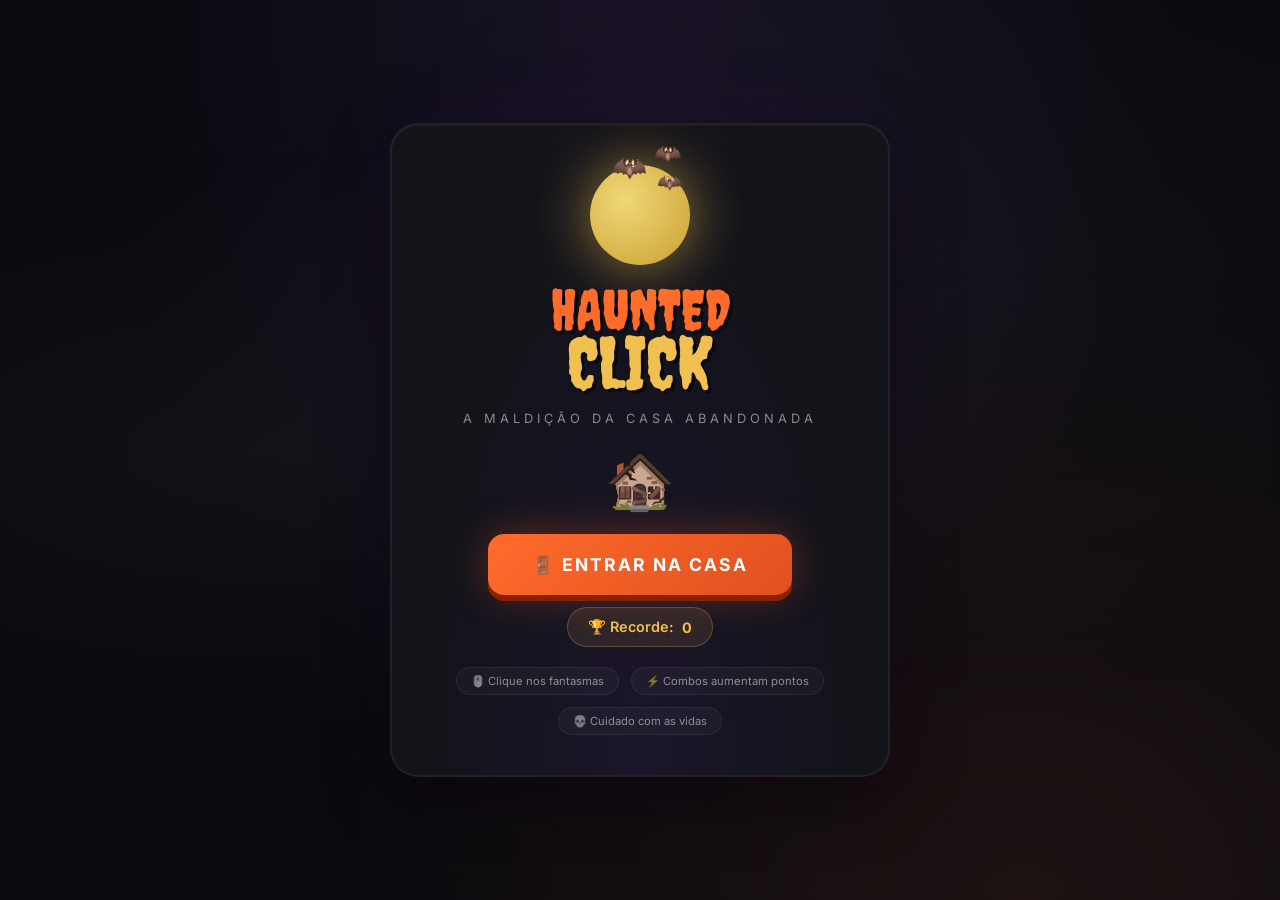
==== commit a53b673d: "Update index.html" ====
--- a/index.html
+++ b/index.html
@@ -2,488 +2,758 @@
 <html lang="pt-BR">
 <head>
     <meta charset="UTF-8">
-    <meta name="viewport" content="width=device-width, initial-scale=1.0">
-    <title>Haunted Click - Halloween Game</title>
-    <link href="https://fonts.googleapis.com/css2?family=Creepster&family=Inter:wght@400;600;700&display=swap" rel="stylesheet">
+    <meta name="viewport" content="width=device-width, initial-scale=1.0, user-scalable=no">
+    <title>Haunted Click - A Maldição da Casa Abandonada</title>
+    <link href="https://fonts.googleapis.com/css2?family=Creepster&family=Inter:wght@400;600;700;900&display=swap" rel="stylesheet">
     <style>
-        * {
-            margin: 0;
-            padding: 0;
-            box-sizing: border-box;
-        }
+        :root {
+            --bg: #0a0a0f;
+            --card: #13131a;
+            --laranja: #ff6b2b;
+            --laranja-escuro: #c75100;
+            --roxo: #6b3fa0;
+            --roxo-escuro: #2d1b4e;
+            --dourado: #f0c050;
+            --vermelho: #e03030;
+            --texto: #e8e8e8;
+            --texto-claro: rgba(255,255,255,0.5);
+        }
+
+        * { margin: 0; padding: 0; box-sizing: border-box; }
 
         body {
             font-family: 'Inter', sans-serif;
-            background: #0a0a0a;
-            color: #e8e8e8;
+            background: var(--bg);
+            background-image: 
+                radial-gradient(ellipse at 50% 0%, rgba(107, 63, 160, 0.15) 0%, transparent 60%),
+                radial-gradient(ellipse at 80% 100%, rgba(255, 107, 43, 0.08) 0%, transparent 50%);
+            color: var(--texto);
             display: flex;
             align-items: center;
             justify-content: center;
             min-height: 100vh;
             overflow: hidden;
             user-select: none;
-        }
-
-        .game-container {
+            -webkit-user-select: none;
+            -webkit-tap-highlight-color: transparent;
+            padding: 10px;
+        }
+
+        /* Névoa animada */
+        .fog {
+            position: fixed;
+            top: 0; left: 0;
+            width: 100%; height: 100%;
+            pointer-events: none;
+            z-index: 0;
+            background: 
+                radial-gradient(ellipse at 20% 50%, rgba(200,200,200,0.04) 0%, transparent 50%),
+                radial-gradient(ellipse at 80% 30%, rgba(200,200,200,0.03) 0%, transparent 50%);
+            animation: fogDrift 8s ease-in-out infinite;
+        }
+
+        @keyframes fogDrift {
+            0%, 100% { transform: translateX(0); opacity: 0.5; }
+            50% { transform: translateX(20px); opacity: 1; }
+        }
+
+        .game-wrapper {
+            position: relative;
+            z-index: 1;
             width: 100%;
-            max-width: 800px;
-            height: 95vh;
-            max-height: 700px;
-            background: #111;
-            border: 2px solid rgba(255,255,255,0.05);
-            border-radius: 24px;
-            box-shadow: 0 8px 32px rgba(0,0,0,0.4);
-            position: relative;
+            max-width: 500px;
+            background: var(--card);
+            border: 2px solid rgba(255,255,255,0.06);
+            border-radius: 28px;
+            box-shadow: 
+                0 20px 60px rgba(0,0,0,0.5),
+                0 0 80px rgba(107, 63, 160, 0.1),
+                inset 0 1px 0 rgba(255,255,255,0.03);
             overflow: hidden;
         }
 
         .screen {
-            position: absolute;
-            top: 0;
-            left: 0;
-            width: 100%;
-            height: 100%;
             display: none;
             flex-direction: column;
             align-items: center;
             justify-content: center;
-            padding: 32px;
+            padding: 40px 28px;
+            min-height: 600px;
             text-align: center;
         }
 
-        .screen.active {
-            display: flex;
-        }
-
-        /* Tela Inicial */
+        .screen.active { display: flex; }
+
+        /* ========== TELA INICIAL ========== */
         .start-screen {
-            background: radial-gradient(ellipse at center bottom, rgba(45, 27, 78, 0.4) 0%, transparent 70%), #111;
-            gap: 16px;
+            gap: 12px;
+            background: radial-gradient(ellipse at 50% 100%, rgba(45,27,78,0.3) 0%, transparent 60%);
+        }
+
+        .logo-area {
+            position: relative;
+            margin-bottom: 8px;
         }
 
         .moon {
             width: 100px;
             height: 100px;
-            background: radial-gradient(circle at 30% 30%, #e0c878, #c9a84c);
+            background: radial-gradient(circle at 35% 35%, #f0d878, #c9a030);
             border-radius: 50%;
-            box-shadow: 0 0 40px rgba(201, 168, 76, 0.5);
-            animation: moonGlow 3s ease-in-out infinite;
-        }
-
-        @keyframes moonGlow {
-            0%, 100% { box-shadow: 0 0 40px rgba(201, 168, 76, 0.5); }
-            50% { box-shadow: 0 0 60px rgba(201, 168, 76, 0.7); }
-        }
-
-        .bats {
-            font-size: 24px;
+            box-shadow: 
+                0 0 50px rgba(240, 192, 80, 0.5),
+                0 0 100px rgba(240, 192, 80, 0.2);
+            animation: moonPulse 2.5s ease-in-out infinite;
+            margin: 0 auto;
+        }
+
+        @keyframes moonPulse {
+            0%, 100% { box-shadow: 0 0 50px rgba(240, 192, 80, 0.5), 0 0 100px rgba(240, 192, 80, 0.2); }
+            50% { box-shadow: 0 0 70px rgba(240, 192, 80, 0.7), 0 0 130px rgba(240, 192, 80, 0.3); }
+        }
+
+        .bats-container {
+            position: absolute;
+            top: -15px;
+            left: -20px;
+            right: -20px;
+            pointer-events: none;
+            animation: batsSwing 3s ease-in-out infinite;
+        }
+
+        @keyframes batsSwing {
+            0%, 100% { transform: translateX(0); }
+            25% { transform: translateX(15px) translateY(-5px); }
+            75% { transform: translateX(-15px) translateY(5px); }
+        }
+
+        .bat-emoji {
+            position: absolute;
+            font-size: 28px;
             animation: batFly 4s linear infinite;
         }
 
+        .bat-emoji:nth-child(1) { top: 0; left: 30%; animation-delay: 0s; }
+        .bat-emoji:nth-child(2) { top: 20px; right: 20%; animation-delay: -1.5s; font-size: 20px; }
+        .bat-emoji:nth-child(3) { top: -10px; left: 60%; animation-delay: -3s; font-size: 22px; }
+
         @keyframes batFly {
-            0%, 100% { transform: translateX(0); }
-            50% { transform: translateX(30px); }
+            0%, 100% { transform: translateY(0) rotate(0deg); }
+            25% { transform: translateY(-15px) rotate(-5deg); }
+            75% { transform: translateY(10px) rotate(5deg); }
         }
 
         .game-title {
             font-family: 'Creepster', cursive;
-            font-size: 3rem;
-            text-shadow: 2px 2px 0 rgba(0,0,0,0.5);
+            font-size: clamp(2.5rem, 7vw, 3.5rem);
+            line-height: 0.9;
+            text-shadow: 3px 3px 0 rgba(0,0,0,0.6);
         }
 
         .title-haunted {
-            color: #c75100;
             display: block;
+            color: var(--laranja);
+            animation: titleGlitch 3s infinite;
+        }
+
+        @keyframes titleGlitch {
+            0%, 100% { text-shadow: 3px 3px 0 rgba(0,0,0,0.6); }
+            2% { text-shadow: -3px 3px 0 rgba(255,0,0,0.4), 3px -3px 0 rgba(0,0,255,0.3); }
+            4% { text-shadow: 3px 3px 0 rgba(0,0,0,0.6); }
         }
 
         .title-click {
-            color: #c9a84c;
             display: block;
-            font-size: 1.2em;
+            color: var(--dourado);
+            font-size: 1.3em;
+            margin-top: -5px;
         }
 
         .subtitle {
+            color: var(--texto-claro);
             font-size: 0.8rem;
-            color: rgba(255,255,255,0.5);
-            letter-spacing: 3px;
             text-transform: uppercase;
+            letter-spacing: 4px;
+            margin-top: 4px;
+        }
+
+        .house-icon {
+            font-size: 56px;
+            animation: houseFloat 2s ease-in-out infinite;
+            margin: 8px 0;
+        }
+
+        @keyframes houseFloat {
+            0%, 100% { transform: translateY(0); }
+            50% { transform: translateY(-12px); }
         }
 
         .btn {
+            display: inline-flex;
+            align-items: center;
+            gap: 10px;
             font-family: 'Inter', sans-serif;
             font-weight: 700;
+            font-size: 1.05rem;
+            text-transform: uppercase;
+            letter-spacing: 2px;
             border: none;
-            border-radius: 12px;
+            border-radius: 16px;
+            padding: 18px 36px;
             cursor: pointer;
-            padding: 16px 40px;
+            transition: all 0.25s cubic-bezier(0.4, 0, 0.2, 1);
+            position: relative;
+            overflow: hidden;
+        }
+
+        .btn:active { transform: scale(0.95); }
+
+        .btn-primary {
+            background: linear-gradient(135deg, var(--laranja), #e05020);
+            color: white;
+            box-shadow: 0 6px 0 #8b2000, 0 0 40px rgba(255, 107, 43, 0.3);
             font-size: 1.1rem;
+            padding: 20px 44px;
+            animation: btnGlow 2s ease-in-out infinite;
+        }
+
+        .btn-primary:hover {
+            transform: translateY(-3px);
+            box-shadow: 0 8px 0 #8b2000, 0 0 60px rgba(255, 107, 43, 0.5);
+        }
+
+        @keyframes btnGlow {
+            0%, 100% { box-shadow: 0 6px 0 #8b2000, 0 0 40px rgba(255, 107, 43, 0.3); }
+            50% { box-shadow: 0 6px 0 #8b2000, 0 0 60px rgba(255, 107, 43, 0.5); }
+        }
+
+        .btn-secondary {
+            background: linear-gradient(135deg, var(--roxo), #5a2d8a);
+            color: white;
+            box-shadow: 0 4px 0 #1a0a30;
+        }
+
+        .high-score-badge {
+            display: inline-flex;
+            align-items: center;
+            gap: 8px;
+            background: rgba(240, 192, 80, 0.1);
+            border: 1px solid rgba(240, 192, 80, 0.25);
+            color: var(--dourado);
+            padding: 10px 20px;
+            border-radius: 30px;
+            font-size: 0.9rem;
+            font-weight: 600;
+        }
+
+        .tips {
+            display: flex;
+            gap: 12px;
+            flex-wrap: wrap;
+            justify-content: center;
+            font-size: 0.7rem;
+            color: var(--texto-claro);
+            margin-top: 8px;
+        }
+
+        .tips span {
+            background: rgba(255,255,255,0.03);
+            border: 1px solid rgba(255,255,255,0.06);
+            padding: 6px 14px;
+            border-radius: 20px;
+        }
+
+        /* ========== TELA DO JOGO ========== */
+        .game-screen {
+            padding: 16px;
+            gap: 12px;
+            min-height: 600px;
+        }
+
+        .hud {
+            display: flex;
+            gap: 8px;
+            justify-content: space-between;
+            width: 100%;
+            padding: 12px 16px;
+            background: rgba(0,0,0,0.5);
+            border-radius: 20px;
+            border: 1px solid rgba(255,255,255,0.06);
+            backdrop-filter: blur(10px);
+        }
+
+        .hud-item {
+            text-align: center;
+            flex: 1;
+        }
+
+        .hud-icon { font-size: 1.4rem; display: block; }
+
+        .hud-label {
+            font-size: 0.55rem;
             text-transform: uppercase;
             letter-spacing: 1px;
-            transition: all 0.2s;
-        }
-
-        .btn-start {
-            background: linear-gradient(135deg, #c75100, #8b0000);
-            color: white;
-            box-shadow: 0 4px 0 rgba(0,0,0,0.3), 0 0 30px rgba(199, 81, 0, 0.3);
-            animation: pulse 2s infinite;
-        }
-
-        @keyframes pulse {
-            0%, 100% { box-shadow: 0 4px 0 rgba(0,0,0,0.3), 0 0 30px rgba(199, 81, 0, 0.3); }
-            50% { box-shadow: 0 4px 0 rgba(0,0,0,0.3), 0 0 50px rgba(199, 81, 0, 0.5); }
-        }
-
-        .btn-start:hover {
-            transform: translateY(-2px);
-        }
-
-        .btn-restart {
-            background: linear-gradient(135deg, #4a2d7a, #2d1b4e);
-            color: white;
-            box-shadow: 0 4px 0 rgba(0,0,0,0.3);
-        }
-
-        .high-score {
-            color: #c9a84c;
-            font-size: 0.9rem;
-            background: rgba(201, 168, 76, 0.1);
-            padding: 8px 16px;
-            border-radius: 20px;
-            border: 1px solid rgba(201, 168, 76, 0.2);
-        }
-
-        /* Tela do Jogo */
-        .game-screen {
-            background: radial-gradient(ellipse at center, rgba(45, 27, 78, 0.3) 0%, transparent 60%), #111;
-            padding: 16px;
-            gap: 12px;
-        }
-
-        .hud {
-            display: flex;
-            gap: 12px;
-            justify-content: center;
-            flex-wrap: wrap;
-            padding: 12px;
-            background: rgba(0,0,0,0.4);
-            border-radius: 16px;
-            border: 1px solid rgba(255,255,255,0.05);
-        }
-
-        .hud-item {
-            text-align: center;
-            min-width: 60px;
-        }
-
-        .hud-label {
-            font-size: 0.6rem;
-            text-transform: uppercase;
-            color: rgba(255,255,255,0.4);
+            color: var(--texto-claro);
+            margin: 2px 0;
         }
 
         .hud-value {
             font-family: 'Creepster', cursive;
-            font-size: 1.3rem;
-            color: #c9a84c;
+            font-size: 1.2rem;
+            color: var(--dourado);
+            text-shadow: 0 0 10px rgba(240, 192, 80, 0.3);
+        }
+
+        .hud-value.combo-active {
+            color: var(--laranja) !important;
+            animation: comboFlash 0.5s ease;
+        }
+
+        @keyframes comboFlash {
+            0%, 100% { transform: scale(1); }
+            50% { transform: scale(1.3); }
         }
 
         .game-area {
             flex: 1;
             width: 100%;
-            background: rgba(0,0,0,0.3);
-            border-radius: 16px;
-            border: 1px solid rgba(255,255,255,0.05);
+            background: 
+                radial-gradient(ellipse at 50% 100%, rgba(45,27,78,0.3) 0%, transparent 60%),
+                rgba(0,0,0,0.3);
+            border-radius: 20px;
+            border: 2px solid rgba(255,255,255,0.06);
             position: relative;
             overflow: hidden;
             cursor: crosshair;
-        }
-
+            min-height: 350px;
+        }
+
+        /* Janelas da casa */
+        .window-decoration {
+            position: absolute;
+            bottom: 30%;
+            width: 35px;
+            height: 45px;
+            background: rgba(255, 180, 50, 0.12);
+            border: 2px solid rgba(0,0,0,0.6);
+            border-radius: 4px;
+            pointer-events: none;
+            animation: windowFlicker 2.5s ease-in-out infinite;
+        }
+
+        .window-decoration:nth-child(1) { left: 18%; animation-delay: 0s; }
+        .window-decoration:nth-child(2) { left: 48%; bottom: 35%; animation-delay: -0.8s; }
+        .window-decoration:nth-child(3) { right: 18%; animation-delay: -1.6s; }
+
+        @keyframes windowFlicker {
+            0%, 100% { background: rgba(255, 180, 50, 0.08); box-shadow: none; }
+            30% { background: rgba(255, 180, 50, 0.2); box-shadow: 0 0 15px rgba(255, 180, 50, 0.3); }
+            60% { background: rgba(255, 180, 50, 0.05); box-shadow: none; }
+        }
+
+        /* Fantasmas */
         .ghost {
             position: absolute;
-            font-size: 50px;
+            font-size: 55px;
             cursor: pointer;
-            animation: ghostAppear 0.3s ease-out;
-            transition: transform 0.2s;
+            pointer-events: all;
             z-index: 10;
-        }
-
-        .ghost:hover {
-            transform: scale(1.2);
-        }
-
-        @keyframes ghostAppear {
-            from { transform: scale(0); opacity: 0; }
-            to { transform: scale(1); opacity: 1; }
-        }
-
-        .progress-bar-container {
+            animation: ghostSpawn 0.25s cubic-bezier(0.34, 1.56, 0.64, 1);
+            transition: transform 0.15s ease;
+            filter: drop-shadow(0 0 12px rgba(255, 107, 43, 0.5));
+        }
+
+        .ghost:active { transform: scale(0.8); }
+
+        @keyframes ghostSpawn {
+            from { transform: scale(0) rotate(30deg); opacity: 0; }
+            to { transform: scale(1) rotate(0deg); opacity: 1; }
+        }
+
+        .ghost.killed {
+            animation: ghostDeath 0.35s ease-out forwards;
+            pointer-events: none;
+        }
+
+        @keyframes ghostDeath {
+            0% { transform: scale(1); opacity: 1; filter: drop-shadow(0 0 12px rgba(255, 107, 43, 0.5)); }
+            100% { transform: scale(2.5) rotate(20deg); opacity: 0; filter: blur(8px) drop-shadow(0 0 30px rgba(255, 200, 50, 0.8)); }
+        }
+
+        /* Efeito de clique */
+        .score-pop {
+            position: absolute;
+            pointer-events: none;
+            z-index: 50;
+            font-family: 'Inter', sans-serif;
+            font-weight: 900;
+            font-size: 22px;
+            color: var(--dourado);
+            text-shadow: 0 0 10px rgba(240, 192, 80, 0.8);
+            animation: scoreFloat 0.7s ease-out forwards;
+        }
+
+        @keyframes scoreFloat {
+            0% { opacity: 1; transform: translateY(0) scale(1); }
+            100% { opacity: 0; transform: translateY(-60px) scale(1.4); }
+        }
+
+        .progress-wrap {
             width: 100%;
-            height: 6px;
-            background: rgba(255,255,255,0.05);
-            border-radius: 3px;
+            height: 8px;
+            background: rgba(255,255,255,0.04);
+            border-radius: 4px;
             overflow: hidden;
         }
 
-        .progress-bar {
+        .progress-fill {
             height: 100%;
-            background: linear-gradient(90deg, #c75100, #c9a84c);
-            transition: width 0.3s;
-        }
-
-        /* Tela Game Over */
+            background: linear-gradient(90deg, var(--laranja), var(--dourado));
+            border-radius: 4px;
+            transition: width 0.3s linear;
+        }
+
+        .btn-pause {
+            position: absolute;
+            top: 16px;
+            right: 16px;
+            background: rgba(0,0,0,0.6);
+            border: 1px solid rgba(255,255,255,0.15);
+            color: white;
+            width: 42px;
+            height: 42px;
+            border-radius: 14px;
+            font-size: 1.2rem;
+            cursor: pointer;
+            z-index: 20;
+            backdrop-filter: blur(10px);
+        }
+
+        /* ========== TELA GAME OVER ========== */
         .gameover-screen {
-            background: radial-gradient(ellipse at center, rgba(139, 0, 0, 0.3) 0%, transparent 60%), #111;
-            gap: 16px;
-        }
-
-        .skull {
-            font-size: 72px;
+            gap: 14px;
+            background: radial-gradient(ellipse at 50% 0%, rgba(200, 30, 30, 0.2) 0%, transparent 60%);
+        }
+
+        .skull-icon {
+            font-size: 80px;
+            animation: skullShake 0.6s ease-in-out;
+        }
+
+        @keyframes skullShake {
+            0%, 100% { transform: rotate(0); }
+            25% { transform: rotate(-15deg); }
+            75% { transform: rotate(15deg); }
         }
 
         .gameover-title {
             font-family: 'Creepster', cursive;
             font-size: 2rem;
-            color: #c0392b;
-        }
-
-        .final-score {
+            color: #e04040;
+            text-shadow: 2px 2px 0 rgba(0,0,0,0.5), 0 0 30px rgba(200, 30, 30, 0.5);
+        }
+
+        .final-score-card {
+            background: rgba(255,255,255,0.03);
+            border: 1px solid rgba(255,255,255,0.08);
+            border-radius: 20px;
+            padding: 20px 28px;
+        }
+
+        .final-score-label {
+            font-size: 0.7rem;
+            text-transform: uppercase;
+            letter-spacing: 3px;
+            color: var(--texto-claro);
+        }
+
+        .final-score-value {
             font-family: 'Creepster', cursive;
-            font-size: 3rem;
-            color: #c9a84c;
-        }
-
-        .instructions {
-            font-size: 0.75rem;
-            color: rgba(255,255,255,0.4);
-            display: flex;
-            gap: 16px;
-            flex-wrap: wrap;
-            justify-content: center;
-        }
-
-        .instructions span {
-            background: rgba(255,255,255,0.03);
-            padding: 6px 12px;
-            border-radius: 6px;
-            border: 1px solid rgba(255,255,255,0.05);
-        }
-
-        @media (max-width: 600px) {
-            .game-container {
-                height: 100vh;
-                max-height: 100vh;
+            font-size: 3.5rem;
+            color: var(--dourado);
+            text-shadow: 0 0 25px rgba(240, 192, 80, 0.5);
+        }
+
+        .final-details {
+            font-size: 0.8rem;
+            color: var(--texto-claro);
+            margin-top: 4px;
+        }
+
+        /* ========== RESPONSIVO ========== */
+        @media (max-width: 500px) {
+            .game-wrapper {
                 border-radius: 0;
+                border: none;
+                min-height: 100vh;
+            }
+            .screen {
+                min-height: 100vh;
+                padding: 24px 16px;
             }
             .ghost {
-                font-size: 40px;
+                font-size: 45px;
             }
-            .game-title {
-                font-size: 2rem;
+            .hud {
+                gap: 4px;
+                padding: 8px 10px;
+            }
+            .hud-value {
+                font-size: 1rem;
             }
         }
     </style>
 </head>
 <body>
 
-    <div class="game-container">
-        
-        <!-- TELA INICIAL -->
+    <div class="fog"></div>
+
+    <div class="game-wrapper">
+
+        <!-- ========== TELA INICIAL ========== -->
         <div class="screen start-screen active" id="startScreen">
-            <div class="moon"></div>
-            <div class="bats">🦇</div>
+            <div class="logo-area">
+                <div class="moon"></div>
+                <div class="bats-container">
+                    <span class="bat-emoji">🦇</span>
+                    <span class="bat-emoji">🦇</span>
+                    <span class="bat-emoji">🦇</span>
+                </div>
+            </div>
+
             <div class="game-title">
                 <span class="title-haunted">HAUNTED</span>
                 <span class="title-click">CLICK</span>
             </div>
             <p class="subtitle">A Maldição da Casa Abandonada</p>
-            <button class="btn btn-start" id="startBtn" onclick="startGame()">
+
+            <div class="house-icon">🏚️</div>
+
+            <button class="btn btn-primary" onclick="startGame()">
                 🚪 ENTRAR NA CASA
             </button>
-            <div class="high-score">
+
+            <div class="high-score-badge">
                 🏆 Recorde: <strong id="highScoreDisplay">0</strong>
             </div>
-            <div class="instructions">
+
+            <div class="tips">
                 <span>🖱️ Clique nos fantasmas</span>
-                <span>⚡ Combos = +pontos</span>
-                <span>💀 3 vidas</span>
+                <span>⚡ Combos aumentam pontos</span>
+                <span>💀 Cuidado com as vidas</span>
             </div>
         </div>
 
-        <!-- TELA DO JOGO -->
+        <!-- ========== TELA DO JOGO ========== -->
         <div class="screen game-screen" id="gameScreen">
             <div class="hud">
                 <div class="hud-item">
-                    <div class="hud-label">Score</div>
-                    <div class="hud-value" id="scoreDisplay">0</div>
+                    <span class="hud-icon">🎯</span>
+                    <span class="hud-label">Score</span>
+                    <span class="hud-value" id="scoreDisplay">0</span>
                 </div>
                 <div class="hud-item">
-                    <div class="hud-label">Combo</div>
-                    <div class="hud-value" id="comboDisplay">x1</div>
+                    <span class="hud-icon">⚡</span>
+                    <span class="hud-label">Combo</span>
+                    <span class="hud-value" id="comboDisplay">x1</span>
                 </div>
                 <div class="hud-item">
-                    <div class="hud-label">Vidas</div>
-                    <div class="hud-value" id="livesDisplay">💀💀💀</div>
+                    <span class="hud-icon">💀</span>
+                    <span class="hud-label">Vidas</span>
+                    <span class="hud-value" id="livesDisplay">💀💀💀</span>
                 </div>
                 <div class="hud-item">
-                    <div class="hud-label">Tempo</div>
-                    <div class="hud-value" id="timerDisplay">60s</div>
+                    <span class="hud-icon">⏱️</span>
+                    <span class="hud-label">Tempo</span>
+                    <span class="hud-value" id="timerDisplay">60s</span>
                 </div>
                 <div class="hud-item">
-                    <div class="hud-label">Nível</div>
-                    <div class="hud-value" id="levelDisplay">1</div>
+                    <span class="hud-icon">📊</span>
+                    <span class="hud-label">Nível</span>
+                    <span class="hud-value" id="levelDisplay">1</span>
                 </div>
             </div>
 
             <div class="game-area" id="gameArea">
-                <!-- Fantasmas aparecem aqui -->
+                <!-- Janelas decorativas -->
+                <div class="window-decoration"></div>
+                <div class="window-decoration"></div>
+                <div class="window-decoration"></div>
+                <!-- Fantasmas gerados aqui -->
             </div>
 
-            <div class="progress-bar-container">
-                <div class="progress-bar" id="progressBar" style="width: 100%"></div>
+            <div class="progress-wrap">
+                <div class="progress-fill" id="progressBar" style="width:100%"></div>
             </div>
 
-            <button class="btn btn-start" style="padding:8px 16px;font-size:0.8rem;position:absolute;top:12px;right:12px;z-index:20;" onclick="pauseGame()">
-                ⏸️
-            </button>
+            <button class="btn-pause" onclick="togglePause()" title="Pausar">⏸️</button>
         </div>
 
-        <!-- TELA GAME OVER -->
+        <!-- ========== TELA GAME OVER ========== -->
         <div class="screen gameover-screen" id="gameoverScreen">
-            <div class="skull">💀</div>
+            <div class="skull-icon">💀</div>
             <h2 class="gameover-title">VOCÊ FOI AMALDIÇOADO!</h2>
-            <p style="color:rgba(255,255,255,0.5)">Pontuação Final</p>
-            <div class="final-score" id="finalScoreDisplay">0</div>
-            <p style="color:rgba(255,255,255,0.5);font-size:0.85rem" id="finalStats"></p>
-            <div class="high-score" id="gameoverHighScore">
+
+            <div class="final-score-card">
+                <p class="final-score-label">Pontuação Final</p>
+                <p class="final-score-value" id="finalScoreDisplay">0</p>
+                <p class="final-details" id="finalStats"></p>
+            </div>
+
+            <div class="high-score-badge" id="gameoverHighScore">
                 🏆 Recorde: <strong id="gameoverHSValue">0</strong>
             </div>
-            <button class="btn btn-restart" onclick="restartGame()">
+
+            <button class="btn btn-secondary" onclick="restartGame()">
                 🔄 JOGAR NOVAMENTE
             </button>
         </div>
+
     </div>
 
     <script>
         // ============================================
-        // HAUNTED CLICK - JOGO SIMPLES E FUNCIONAL
+        // HAUNTED CLICK 2.0 - PROFESSIONAL
         // ============================================
 
-        var score = 0;
-        var combo = 1;
-        var maxCombo = 1;
-        var lives = 3;
-        var timeLeft = 60;
-        var level = 1;
-        var isRunning = false;
-        var isPaused = false;
-        var ghostSpeed = 2000;
-        var maxGhosts = 3;
-        var ghostsActive = 0;
-        var spawnInterval = null;
-        var timerInterval = null;
-
-        // Sons
+        var score, combo, maxCombo, lives, timeLeft, level;
+        var isRunning, isPaused, ghostSpeed, maxGhosts, ghostsActive;
+        var spawnInterval, timerInterval, difficultyInterval;
+        var highScore = parseInt(localStorage.getItem('hauntedHS2')) || 0;
+
         function playSound(type) {
             try {
                 var s = new Audio();
                 if (type === 'click') s.src = 'https://www.soundjay.com/buttons/sounds/button-09.mp3';
+                else if (type === 'combo') s.src = 'https://www.soundjay.com/buttons/sounds/button-28.mp3';
                 else if (type === 'miss') s.src = 'https://www.soundjay.com/buttons/sounds/button-10.mp3';
                 else if (type === 'gameover') s.src = 'https://www.soundjay.com/misc/sounds/fail-buzzer-01.mp3';
+                s.volume = 0.3;
                 s.play().catch(function(){});
             } catch(e) {}
         }
 
-        function showScreen(name) {
-            document.getElementById('startScreen').classList.remove('active');
-            document.getElementById('gameScreen').classList.remove('active');
-            document.getElementById('gameoverScreen').classList.remove('active');
-            document.getElementById(name).classList.add('active');
-        }
-
-        function getHS() {
-            return parseInt(localStorage.getItem('hauntedHS')) || 0;
-        }
-
-        function saveHS(s) {
-            if (s > getHS()) localStorage.setItem('hauntedHS', s);
-        }
-
-        function updateHSDisplay() {
-            var hs = getHS();
-            document.getElementById('highScoreDisplay').textContent = hs;
-            document.getElementById('gameoverHSValue').textContent = hs;
+        function showScreen(id) {
+            ['startScreen', 'gameScreen', 'gameoverScreen'].forEach(function(s) {
+                document.getElementById(s).classList.remove('active');
+            });
+            document.getElementById(id).classList.add('active');
+        }
+
+        function updateHS() {
+            document.getElementById('highScoreDisplay').textContent = highScore;
+            document.getElementById('gameoverHSValue').textContent = highScore;
         }
 
         function updateHUD() {
             document.getElementById('scoreDisplay').textContent = score;
-            document.getElementById('comboDisplay').textContent = 'x' + combo;
+            
+            var comboEl = document.getElementById('comboDisplay');
+            comboEl.textContent = 'x' + combo;
+            if (combo >= 5) {
+                comboEl.classList.add('combo-active');
+                setTimeout(function() { comboEl.classList.remove('combo-active'); }, 500);
+            }
+            
             document.getElementById('timerDisplay').textContent = timeLeft + 's';
             document.getElementById('levelDisplay').textContent = level;
             
-            // Vidas
+            var livesEl = document.getElementById('livesDisplay');
             var h = '';
             for (var i = 0; i < lives; i++) h += '💀';
             for (var i = lives; i < 3; i++) h += '🖤';
-            document.getElementById('livesDisplay').textContent = h;
-            
-            // Progresso
+            livesEl.textContent = h;
+            
             document.getElementById('progressBar').style.width = (timeLeft / 60 * 100) + '%';
         }
 
-        function createGhost() {
+        function spawnGhost() {
             if (!isRunning || isPaused || ghostsActive >= maxGhosts) return;
             
             var area = document.getElementById('gameArea');
+            if (!area) return;
+            
             var ghost = document.createElement('div');
             ghost.className = 'ghost';
-            ghost.textContent = '👻';
-            ghost.style.left = Math.random() * (area.clientWidth - 60) + 'px';
-            ghost.style.top = Math.random() * (area.clientHeight - 60) + 'px';
-            
-            ghost.onclick = function(e) {
+            
+            // Variedade de fantasmas
+            var ghosts = ['👻', '👻', '👻', '👾', '💀'];
+            ghost.textContent = ghosts[Math.floor(Math.random() * ghosts.length)];
+            
+            var maxX = area.clientWidth - 60;
+            var maxY = area.clientHeight - 60;
+            ghost.style.left = Math.max(10, Math.random() * maxX) + 'px';
+            ghost.style.top = Math.max(10, Math.random() * maxY) + 'px';
+            
+            // Movimento suave
+            ghost.style.transition = 'all ' + (ghostSpeed / 1000) + 's linear';
+            
+            ghost.addEventListener('click', function(e) {
                 e.stopPropagation();
+                if (!isRunning || isPaused) return;
+                
                 var pts = 10 * combo;
                 score += pts;
                 combo++;
                 if (combo > maxCombo) maxCombo = combo;
                 
-                // Efeito
-                ghost.style.transform = 'scale(2)';
-                ghost.style.opacity = '0';
-                ghost.style.transition = 'all 0.3s';
+                // Efeito visual
+                ghost.classList.add('killed');
                 
-                playSound('click');
+                // Popup de score
+                var pop = document.createElement('div');
+                pop.className = 'score-pop';
+                pop.textContent = '+' + pts;
+                pop.style.left = ghost.style.left;
+                pop.style.top = ghost.style.top;
+                area.appendChild(pop);
+                setTimeout(function() { pop.remove(); }, 700);
+                
+                playSound(combo >= 5 ? 'combo' : 'click');
                 
                 setTimeout(function() {
-                    ghost.remove();
-                    ghostsActive--;
-                }, 300);
+                    if (ghost.parentNode) {
+                        ghost.remove();
+                        ghostsActive--;
+                    }
+                }, 350);
                 
                 // Level up
-                var newLevel = Math.floor(score / 100) + 1;
+                var newLevel = Math.floor(score / 150) + 1;
                 if (newLevel > level) {
                     level = newLevel;
-                    maxGhosts = 3 + Math.floor((level - 1) / 2);
-                    ghostSpeed = Math.max(800, 2000 - (level - 1) * 150);
+                    maxGhosts = Math.min(8, 3 + Math.floor((level - 1) / 2));
+                    ghostSpeed = Math.max(600, 2200 - (level - 1) * 180);
                 }
                 
                 updateHUD();
-            };
+            });
             
             area.appendChild(ghost);
             ghostsActive++;
             
-            // Timeout - fantasma foge
+            // Fantasma some sozinho
             var timeout = setTimeout(function() {
-                if (ghost.parentNode) {
-                    ghost.remove();
-                    ghostsActive--;
+                if (ghost.parentNode && !ghost.classList.contains('killed')) {
+                    ghost.style.opacity = '0';
+                    ghost.style.transform = 'scale(0.5)';
+                    setTimeout(function() {
+                        if (ghost.parentNode) {
+                            ghost.remove();
+                            ghostsActive--;
+                        }
+                    }, 300);
                     combo = 1;
                     lives--;
                     playSound('miss');
                     updateHUD();
                     
+                    // Tremer tela
+                    area.style.transform = 'translateX(-4px)';
+                    setTimeout(function() { area.style.transform = ''; }, 100);
+                    setTimeout(function() { area.style.transform = 'translateX(4px)'; }, 200);
+                    setTimeout(function() { area.style.transform = ''; }, 300);
+                    
                     if (lives <= 0) endGame();
                 }
             }, ghostSpeed);
@@ -492,8 +762,7 @@
         }
 
         function startGame() {
-            console.log('🎃 Iniciando jogo...');
-            
+            // Reset
             score = 0;
             combo = 1;
             maxCombo = 1;
@@ -502,80 +771,98 @@
             level = 1;
             isRunning = true;
             isPaused = false;
-            ghostSpeed = 2000;
+            ghostSpeed = 2200;
             maxGhosts = 3;
             ghostsActive = 0;
             
-            document.getElementById('gameArea').innerHTML = '';
+            var area = document.getElementById('gameArea');
+            area.innerHTML = '';
+            
+            // Recriar janelas decorativas
+            for (var i = 0; i < 3; i++) {
+                var win = document.createElement('div');
+                win.className = 'window-decoration';
+                area.appendChild(win);
+            }
             
             updateHUD();
             showScreen('gameScreen');
             
-            // Spawn de fantasmas
+            // Spawn loop
+            clearInterval(spawnInterval);
             spawnInterval = setInterval(function() {
-                createGhost();
-            }, 1000);
+                if (!isPaused) spawnGhost();
+            }, 800);
             
             // Timer
+            clearInterval(timerInterval);
             timerInterval = setInterval(function() {
-                if (!isPaused) {
+                if (!isPaused && isRunning) {
                     timeLeft--;
                     updateHUD();
                     if (timeLeft <= 0) endGame();
                 }
             }, 1000);
+            
+            // Aumenta dificuldade gradualmente
+            clearInterval(difficultyInterval);
+            difficultyInterval = setInterval(function() {
+                if (!isPaused && isRunning && ghostSpeed > 600) {
+                    ghostSpeed = Math.max(600, ghostSpeed - 40);
+                    maxGhosts = Math.min(8, maxGhosts + 0.3);
+                }
+            }, 5000);
         }
 
         function endGame() {
             isRunning = false;
             clearInterval(spawnInterval);
             clearInterval(timerInterval);
+            clearInterval(difficultyInterval);
             
             playSound('gameover');
-            saveHS(score);
+            
+            if (score > highScore) {
+                highScore = score;
+                localStorage.setItem('hauntedHS2', highScore);
+            }
             
             document.getElementById('finalScoreDisplay').textContent = score;
-            document.getElementById('finalStats').textContent = 'Combo Max: x' + maxCombo + ' | Nível: ' + level;
-            updateHSDisplay();
+            document.getElementById('finalStats').textContent = 
+                'Combo Max: x' + maxCombo + '  •  Nível: ' + level;
+            updateHS();
             
             showScreen('gameoverScreen');
-            console.log('💀 Game Over! Score: ' + score);
         }
 
         function restartGame() {
             clearInterval(spawnInterval);
             clearInterval(timerInterval);
+            clearInterval(difficultyInterval);
             isRunning = false;
-            document.getElementById('gameArea').innerHTML = '';
             startGame();
         }
 
-        function pauseGame() {
-            if (isPaused) {
-                isPaused = false;
-                alert('▶️ Jogo retomado!');
-            } else {
-                isPaused = true;
-                alert('⏸️ Jogo pausado! Clique OK para continuar.');
-            }
-        }
+        function togglePause() {
+            if (!isRunning) return;
+            isPaused = !isPaused;
+            var btn = document.querySelector('.btn-pause');
+            btn.textContent = isPaused ? '▶️' : '⏸️';
+        }
+
+        // Teclas
+        document.addEventListener('keydown', function(e) {
+            if (e.key === 'Enter' && !isRunning) startGame();
+            if ((e.key === 'Escape' || e.key === 'p') && isRunning) togglePause();
+        });
 
         // Inicialização
         function init() {
-            updateHSDisplay();
+            updateHS();
             showScreen('startScreen');
-            console.log('🎃 Haunted Click pronto!');
-            console.log('🖱️ Clique em ENTRAR NA CASA para jogar!');
-        }
-
-        // Suporte a tecla Enter
-        document.addEventListener('keydown', function(e) {
-            if (e.key === 'Enter' && !isRunning) {
-                startGame();
-            }
-        });
-
-        // Iniciar
+            console.log('🎃 Haunted Click 2.0 - PRONTO!');
+        }
+
         init();
     </script>
 </body>
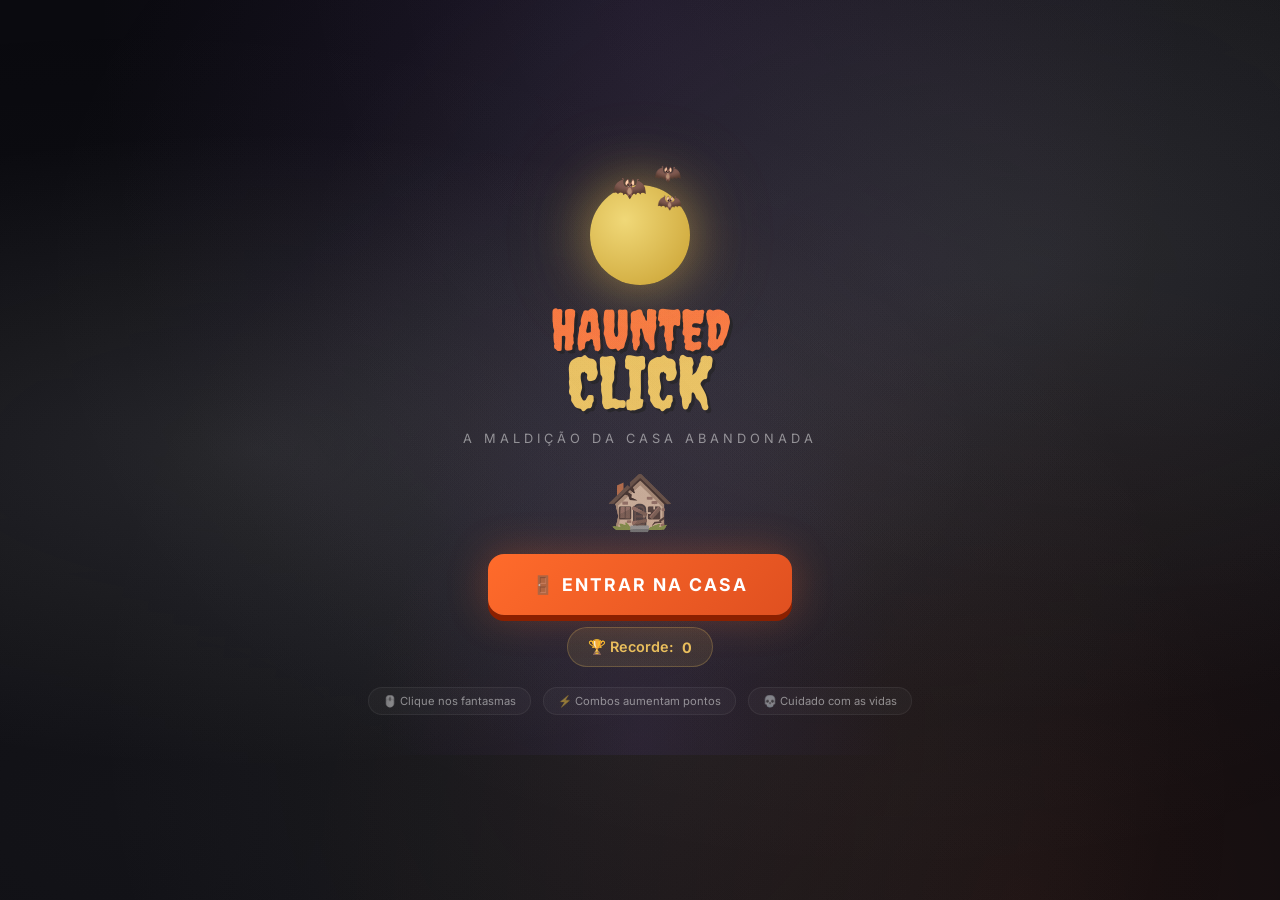
==== commit 62367315: "Update index.html" ====
--- a/index.html
+++ b/index.html
@@ -40,21 +40,48 @@
         }
 
         /* Névoa animada */
-        .fog {
-            position: fixed;
-            top: 0; left: 0;
-            width: 100%; height: 100%;
-            pointer-events: none;
-            z-index: 0;
-            background: 
-                radial-gradient(ellipse at 20% 50%, rgba(200,200,200,0.04) 0%, transparent 50%),
-                radial-gradient(ellipse at 80% 30%, rgba(200,200,200,0.03) 0%, transparent 50%);
-            animation: fogDrift 8s ease-in-out infinite;
-        }
-
-        @keyframes fogDrift {
-            0%, 100% { transform: translateX(0); opacity: 0.5; }
-            50% { transform: translateX(20px); opacity: 1; }
+        /* Névoa animada - INTENSIFICADA */
+.fog {
+    position: fixed;
+    top: 0; left: 0;
+    width: 100%; height: 100%;
+    pointer-events: none;
+    z-index: 0;
+    background: 
+        radial-gradient(ellipse at 20% 50%, rgba(200,200,200,0.12) 0%, transparent 50%),
+        radial-gradient(ellipse at 80% 30%, rgba(200,200,200,0.10) 0%, transparent 50%),
+        radial-gradient(ellipse at 50% 80%, rgba(180,180,180,0.08) 0%, transparent 60%);
+    animation: fogDrift 6s ease-in-out infinite;
+}
+
+@keyframes fogDrift {
+    0%, 100% { transform: translateX(0) scale(1); opacity: 0.7; }
+    25% { transform: translateX(30px) scale(1.05); opacity: 1; }
+    50% { transform: translateX(-10px) scale(1.02); opacity: 0.8; }
+    75% { transform: translateX(-30px) scale(1.08); opacity: 1; }
+}
+
+/* Segunda camada de névoa (mais sutil, movimento diferente) */
+.fog::before {
+    content: '';
+    position: fixed;
+    top: -50%;
+    left: -50%;
+    width: 200%;
+    height: 200%;
+    background: 
+        radial-gradient(ellipse at 60% 40%, rgba(220,220,220,0.06) 0%, transparent 40%),
+        radial-gradient(ellipse at 30% 70%, rgba(200,200,200,0.05) 0%, transparent 45%),
+        radial-gradient(ellipse at 70% 20%, rgba(240,240,240,0.04) 0%, transparent 35%);
+    animation: fogDrift2 8s ease-in-out infinite;
+    pointer-events: none;
+}
+
+@keyframes fogDrift2 {
+    0%, 100% { transform: translate(0, 0) rotate(0deg); opacity: 0.5; }
+    33% { transform: translate(40px, -20px) rotate(1deg); opacity: 0.9; }
+    66% { transform: translate(-30px, 15px) rotate(-1deg); opacity: 0.6; }
+}
         }
 
         .game-wrapper {
